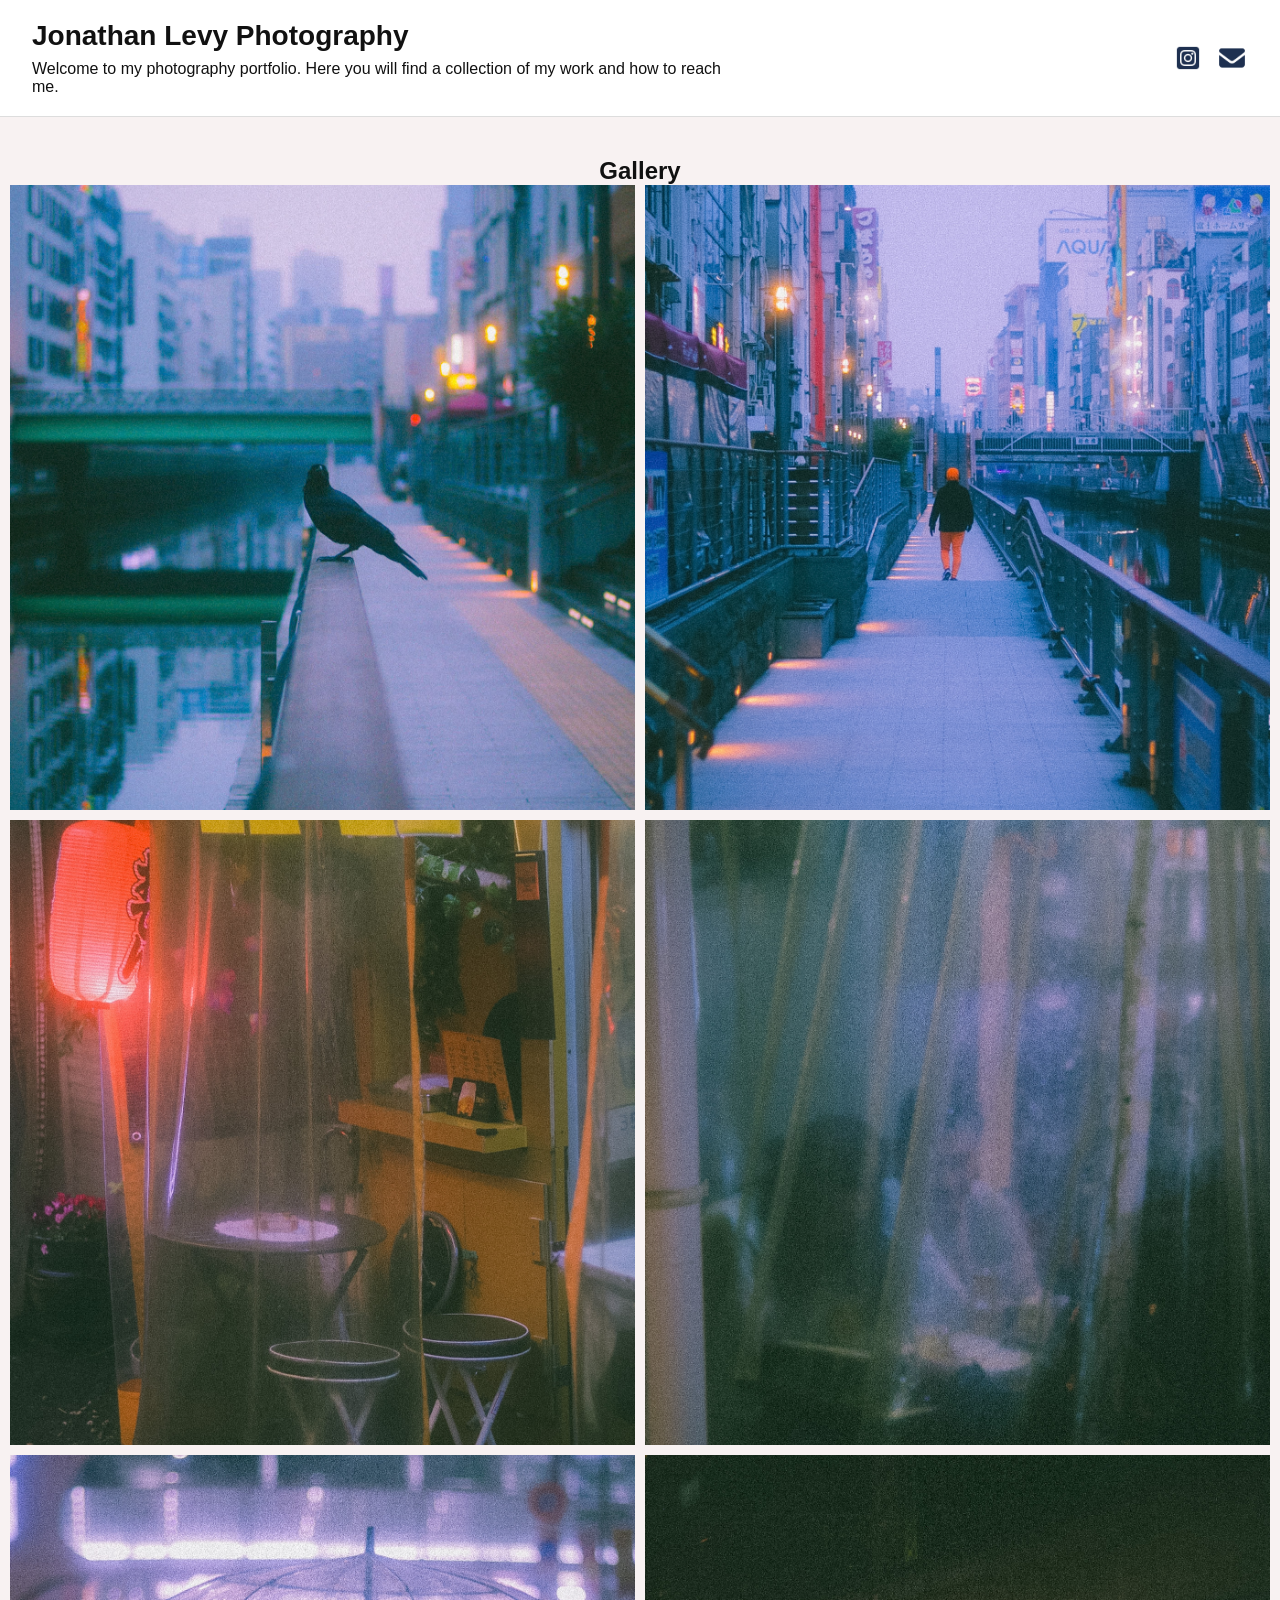
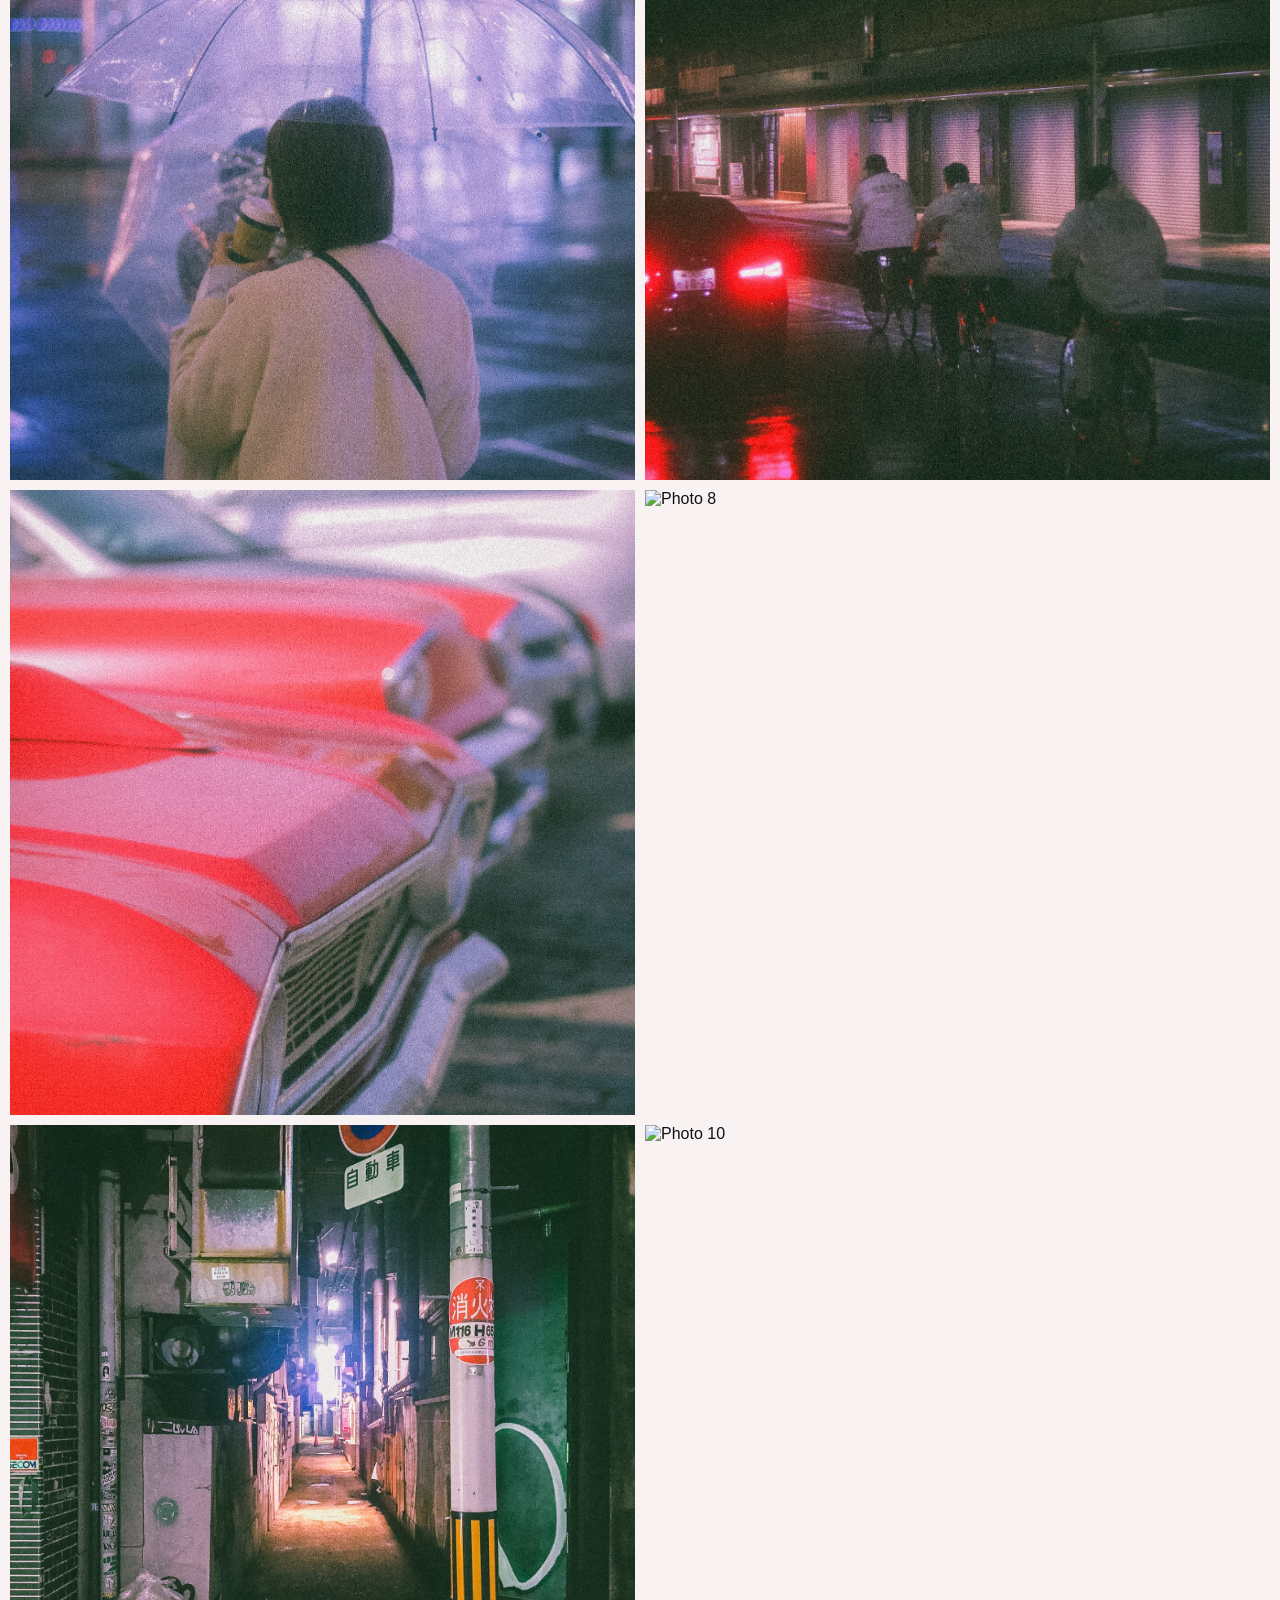
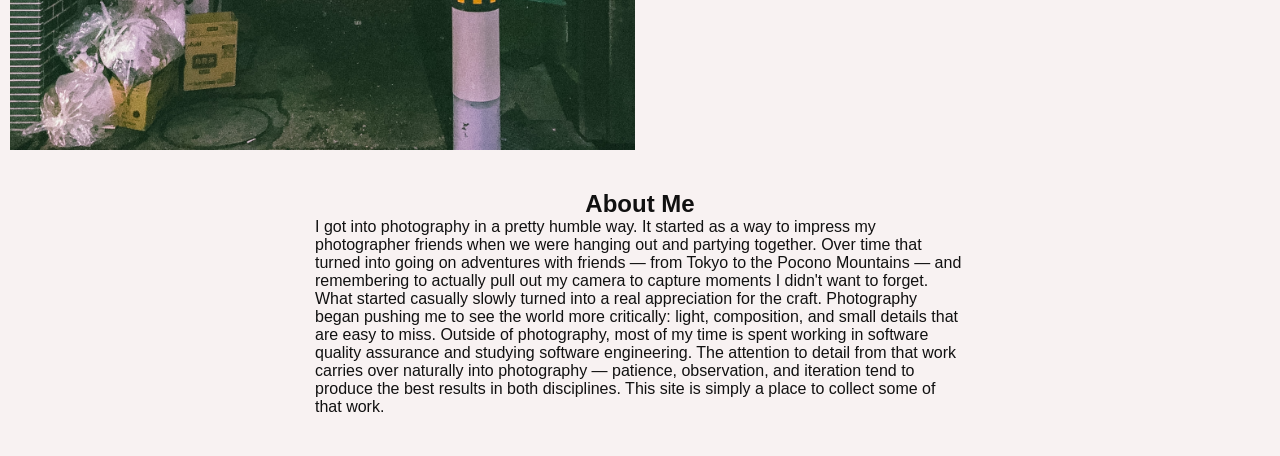
==== index.html @ fea81d15 "Icon Upload" ====
<!--This is the main index.html file for Jonathan Levy's photography website-->
<!DOCTYPE html>
<html lang="en">
<head>
    <meta charset="UTF-8">
    <meta name="viewport" content="width=device-width, initial-scale=1.0">
    <title>Jonathan Levy Photography</title>
    <link rel="stylesheet" href="style.css">
</head>
<body>
    <header><!--Header should be sticky to the top of the page-->

        <div class="header-left"><!-- Logo, Name and Discription go here. -->
            <h1>Jonathan Levy Photography</h1>
            <p class="tagline">
                Welcome to my photography portfolio. Here you will find a collection of my work and how to reach me.
            </p>
        </div>

        <div class="header-right"><!-- Social Media Link Icons go here-->
            <a href="https://www.instagram.com/levyathann/" target="_blank" rel="noopener noreferrer">
                <img class="social-icon" src="images/Icons/instagramIcon.png" alt="Instagram">
            </a>
            <a href="mailto:jonathanllevy17@gmail.com">
                <img class="social-icon" src="images/Icons/emailIcon.png" alt="Email">
            </a>
        </div>
    </header>


    <div id="gallery"><!-- Instagram like scrollable gallery -->
        <h2>Gallery</h2>

        <div class="gallery-grid">
            <img src="images/Photos/photo1.JPG" alt="Photo 1" loading="lazy">
            <img src="images/Photos/photo2.JPG" alt="Photo 2" loading="lazy">
            <img src="images/Photos/photo3.JPG" alt="Photo 3" loading="lazy">
            <img src="images/Photos/photo4.JPG" alt="Photo 4" loading="lazy">
            <img src="images/Photos/photo5.JPG" alt="Photo 5" loading="lazy">
            <img src="images/Photos/photo6.JPG" alt="Photo 6" loading="lazy">
            <img src="images/Photos/photo7.JPG" alt="Photo 7" loading="lazy">
            <img src="images/Photos/photo8.JPG" alt="Photo 8" loading="lazy">
            <img src="images/Photos/photo9.JPG" alt="Photo 9" loading="lazy">
            <img src="images/Photos/photo10.JPG" alt="Photo 10" loading="lazy">
        </div>

    </div>

    <div id="about"><!-- About Me Section -->
        <h2>About Me</h2>
        <p>I got into photography in a pretty humble way. It started as a way to impress my photographer friends when we were hanging out and partying together. Over time that turned into going on adventures with friends — from Tokyo to the Pocono Mountains — and remembering to actually pull out my camera to capture moments I didn't want to forget. What started casually slowly turned into a real appreciation for the craft. Photography began pushing me to see the world more critically: light, composition, and small details that are easy to miss. Outside of photography, most of my time is spent working in software quality assurance and studying software engineering. The attention to detail from that work carries over naturally into photography — patience, observation, and iteration tend to produce the best results in both disciplines. This site is simply a place to collect some of that work.</p>
    </div>
</body>
</html>
---- style.css ----
/* This is the main style.css file for Jonathan Levy's photography website */

/* Global styles */
* {
    margin: 0;
    padding: 0;
    box-sizing: border-box;
}

body {
    margin: 0;
    font-family: Helvetica, Arial, sans-serif;
    background-color: #f8f2f2;
    color: #111111;
}

/*sticky header styles*/
header {
    position: sticky;
    top: 0;
    z-index: 10;
    display: flex;
    justify-content: space-between;
    align-items: center;
    gap: 20px;
    padding: 20px 32px;
    background-color: #ffffff;
    border-bottom: 1px solid #dddddd;
}

.header-left h1 {
    margin: 0;
    font-size: 1.75rem;
}

.tagline {
    margin: 8px 0 0;
    max-width: 700px;
}

.header-right {
    display: flex;
    align-items: center;
    gap: 12px;
}

.social-icon {
    display: block;
    width: 32px;
    height: 32px;
}

/* Gallery and About styles */
/* Center main content sections */
#gallery {
    max-width: none; 
    margin: 40px auto; 
    padding:  0 10px; 
}

#about {
    max-width: 650px; 
    margin: 40px auto; 
    padding: 32x 20px 0; 
}



#gallery h2,
#about h2 {
    margin-bottom: 0;
    text-align: center;
}

.gallery-grid {
    display: grid;
    grid-template-columns: repeat(2, minmax(0, 1fr));
    gap: 10px;
}

.gallery-grid img {
    display: block;
    width: 100%;
    aspect-ratio: 1 / 1;
    object-fit: cover;
    object-position: center;
}
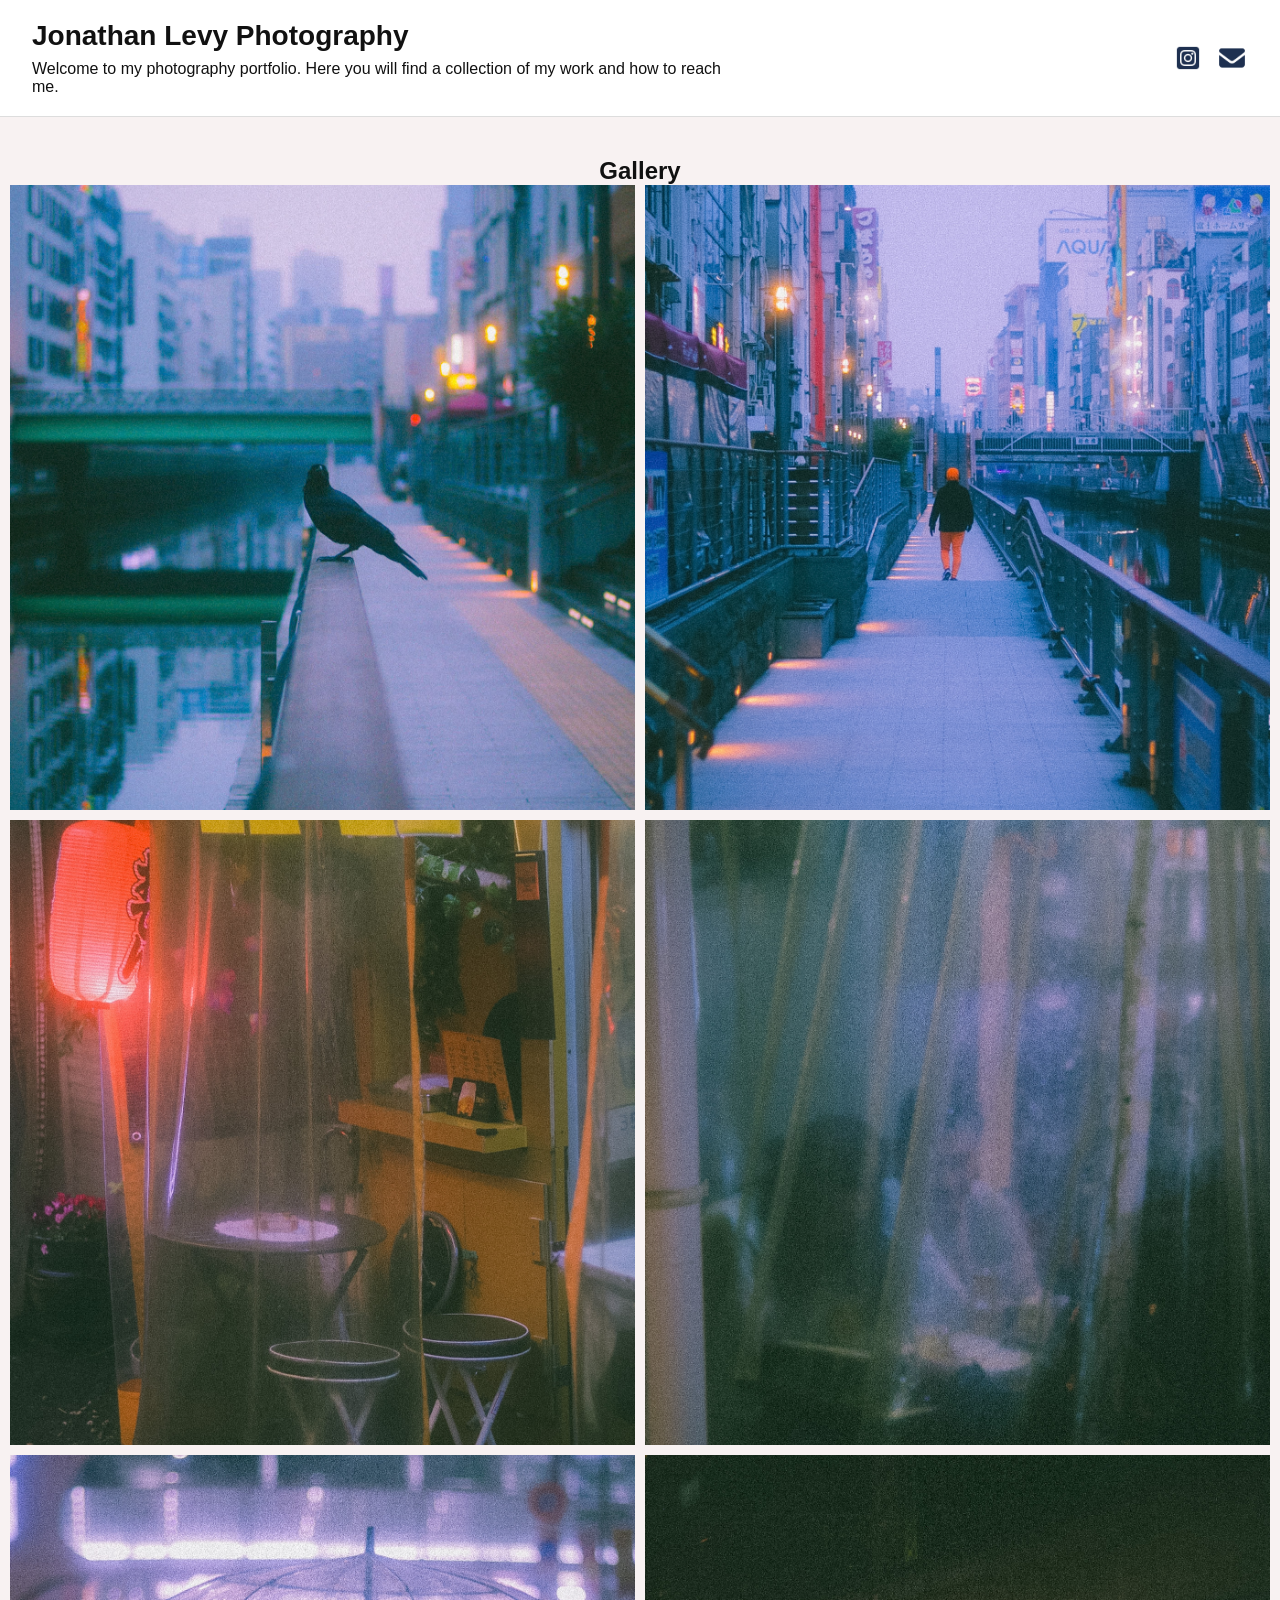
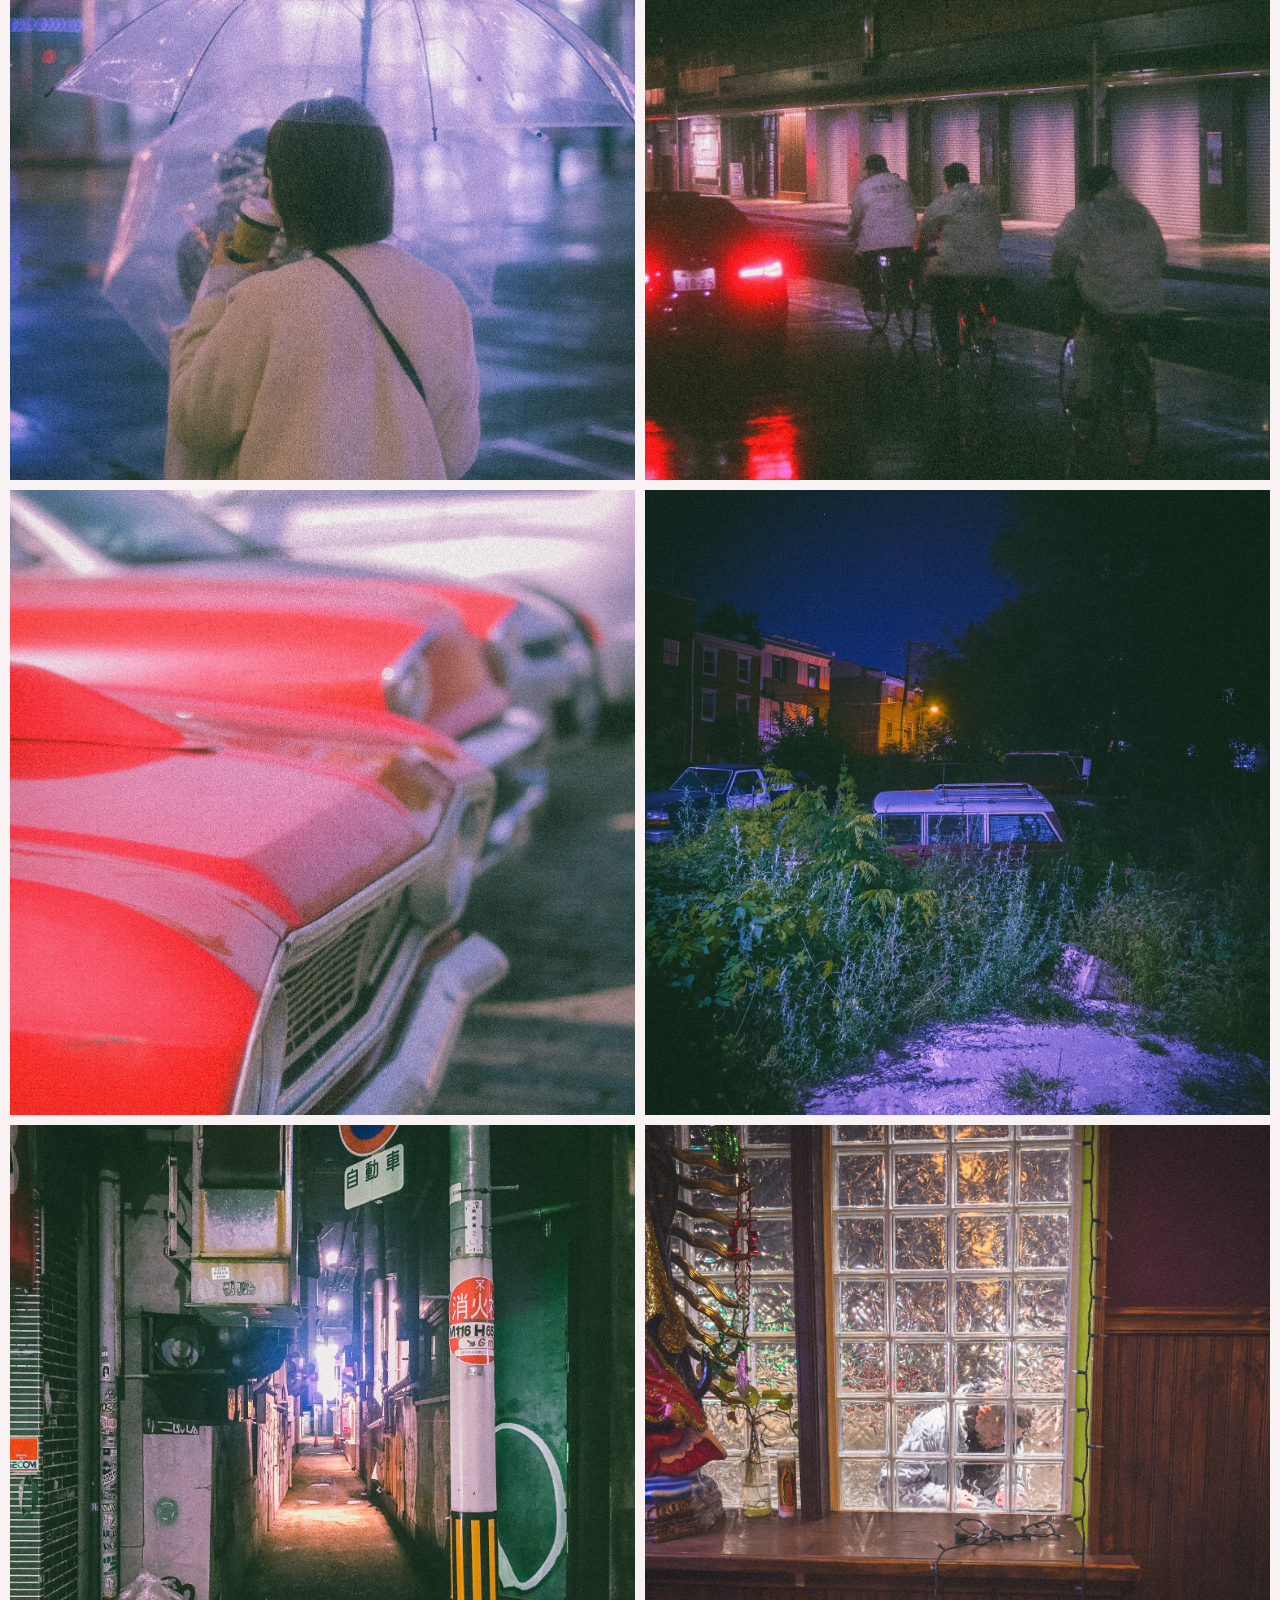
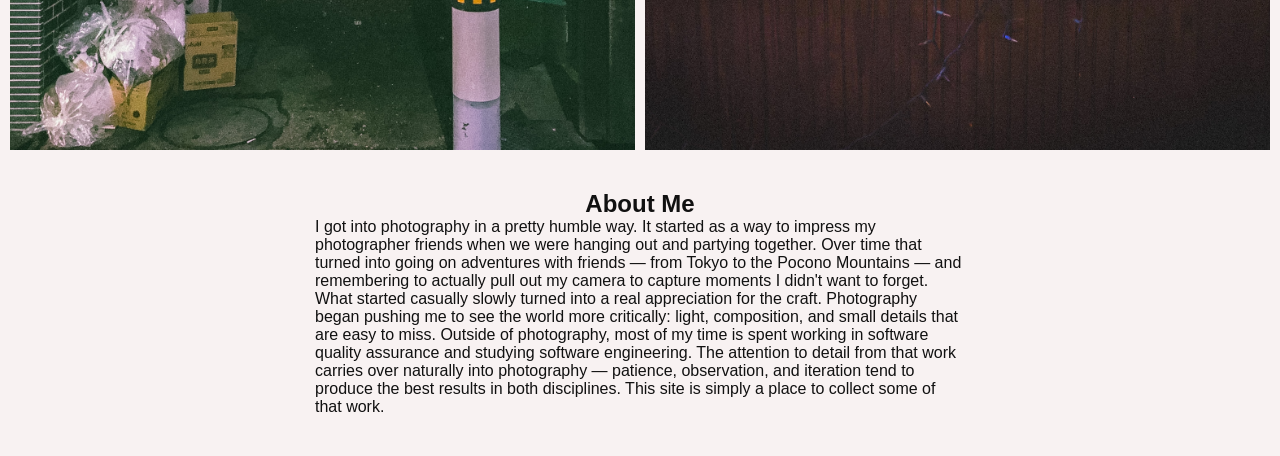
==== commit 747bbc36: "Removed Comments" ====
--- a/index.html
+++ b/index.html
@@ -8,16 +8,16 @@
     <link rel="stylesheet" href="style.css">
 </head>
 <body>
-    <header><!--Header should be sticky to the top of the page-->
+    <header>
 
-        <div class="header-left"><!-- Logo, Name and Discription go here. -->
+        <div class="header-left">
             <h1>Jonathan Levy Photography</h1>
             <p class="tagline">
                 Welcome to my photography portfolio. Here you will find a collection of my work and how to reach me.
             </p>
         </div>
 
-        <div class="header-right"><!-- Social Media Link Icons go here-->
+        <div class="header-right">
             <a href="https://www.instagram.com/levyathann/" target="_blank" rel="noopener noreferrer">
                 <img class="social-icon" src="images/Icons/instagramIcon.png" alt="Instagram">
             </a>
@@ -28,7 +28,7 @@
     </header>
 
 
-    <div id="gallery"><!-- Instagram like scrollable gallery -->
+    <div id="gallery">
         <h2>Gallery</h2>
 
         <div class="gallery-grid">
@@ -46,7 +46,7 @@
 
     </div>
 
-    <div id="about"><!-- About Me Section -->
+    <div id="about">
         <h2>About Me</h2>
         <p>I got into photography in a pretty humble way. It started as a way to impress my photographer friends when we were hanging out and partying together. Over time that turned into going on adventures with friends — from Tokyo to the Pocono Mountains — and remembering to actually pull out my camera to capture moments I didn't want to forget. What started casually slowly turned into a real appreciation for the craft. Photography began pushing me to see the world more critically: light, composition, and small details that are easy to miss. Outside of photography, most of my time is spent working in software quality assurance and studying software engineering. The attention to detail from that work carries over naturally into photography — patience, observation, and iteration tend to produce the best results in both disciplines. This site is simply a place to collect some of that work.</p>
     </div>
--- a/style.css
+++ b/style.css
@@ -1,6 +1,5 @@
 /* This is the main style.css file for Jonathan Levy's photography website */
 
-/* Global styles */
 * {
     margin: 0;
     padding: 0;
@@ -14,7 +13,6 @@
     color: #111111;
 }
 
-/*sticky header styles*/
 header {
     position: sticky;
     top: 0;
@@ -50,8 +48,6 @@
     height: 32px;
 }
 
-/* Gallery and About styles */
-/* Center main content sections */
 #gallery {
     max-width: none; 
     margin: 40px auto; 
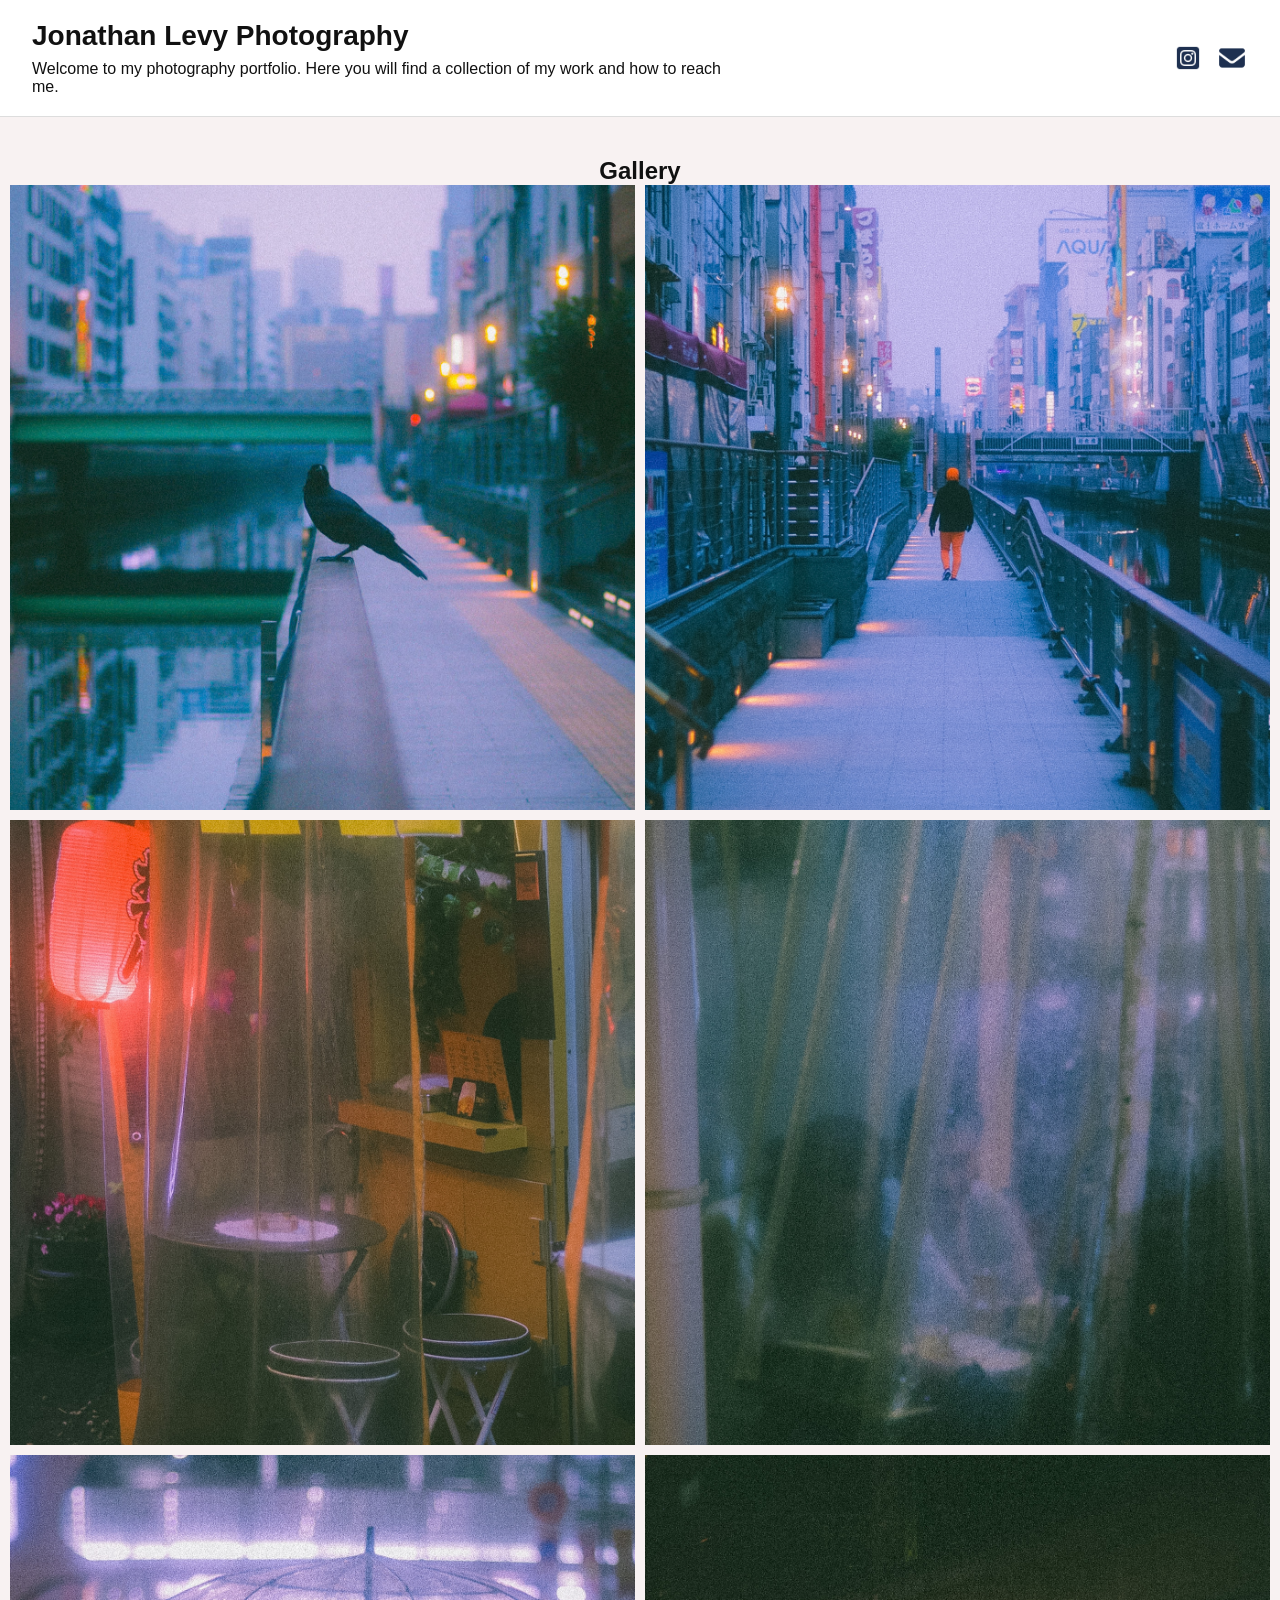
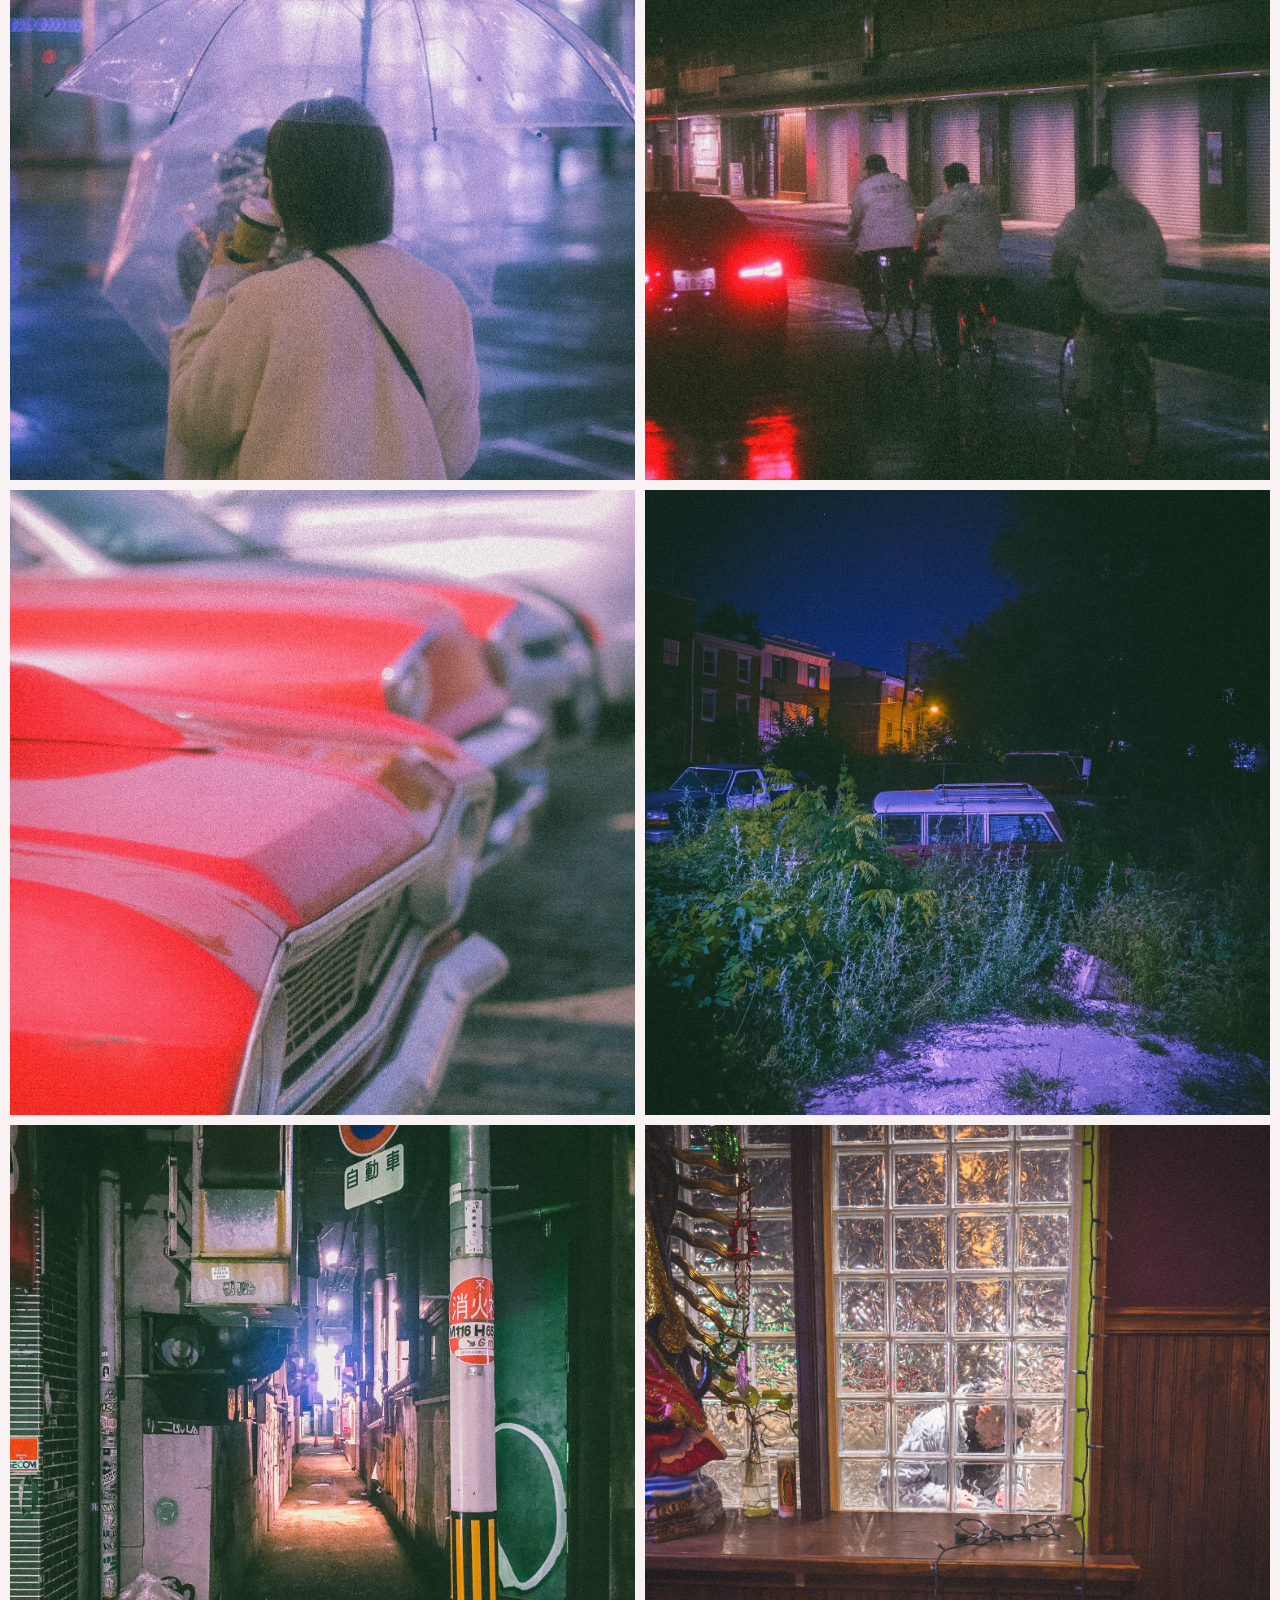
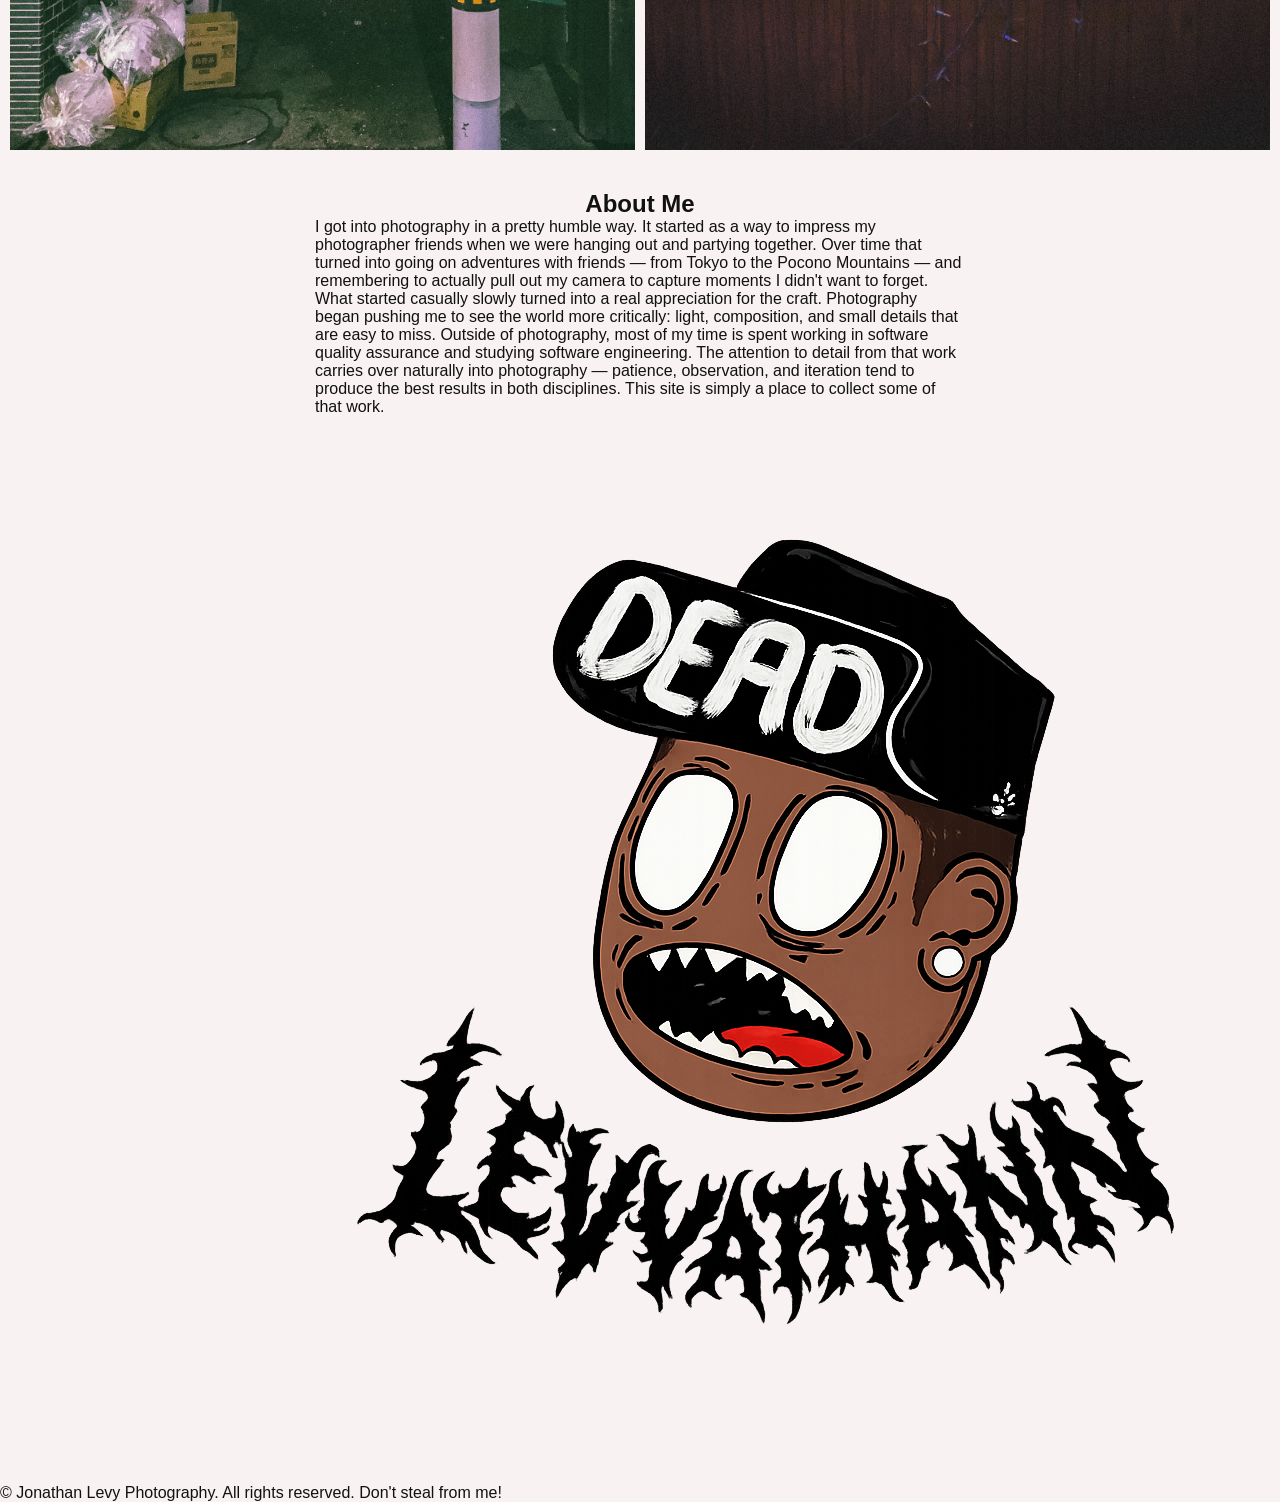
==== commit c1a176aa: "Added Logo and Footer" ====
--- a/index.html
+++ b/index.html
@@ -50,5 +50,12 @@
         <h2>About Me</h2>
         <p>I got into photography in a pretty humble way. It started as a way to impress my photographer friends when we were hanging out and partying together. Over time that turned into going on adventures with friends — from Tokyo to the Pocono Mountains — and remembering to actually pull out my camera to capture moments I didn't want to forget. What started casually slowly turned into a real appreciation for the craft. Photography began pushing me to see the world more critically: light, composition, and small details that are easy to miss. Outside of photography, most of my time is spent working in software quality assurance and studying software engineering. The attention to detail from that work carries over naturally into photography — patience, observation, and iteration tend to produce the best results in both disciplines. This site is simply a place to collect some of that work.</p>
     </div>
+
+    <div id="logo">
+        <img src="images/myLogo.svg" alt="Logo">
+    </div>
+    <footer>
+        <p>&copy; Jonathan Levy Photography. All rights reserved. Don't steal from me!</p>
+    </footer>
 </body>
 </html>
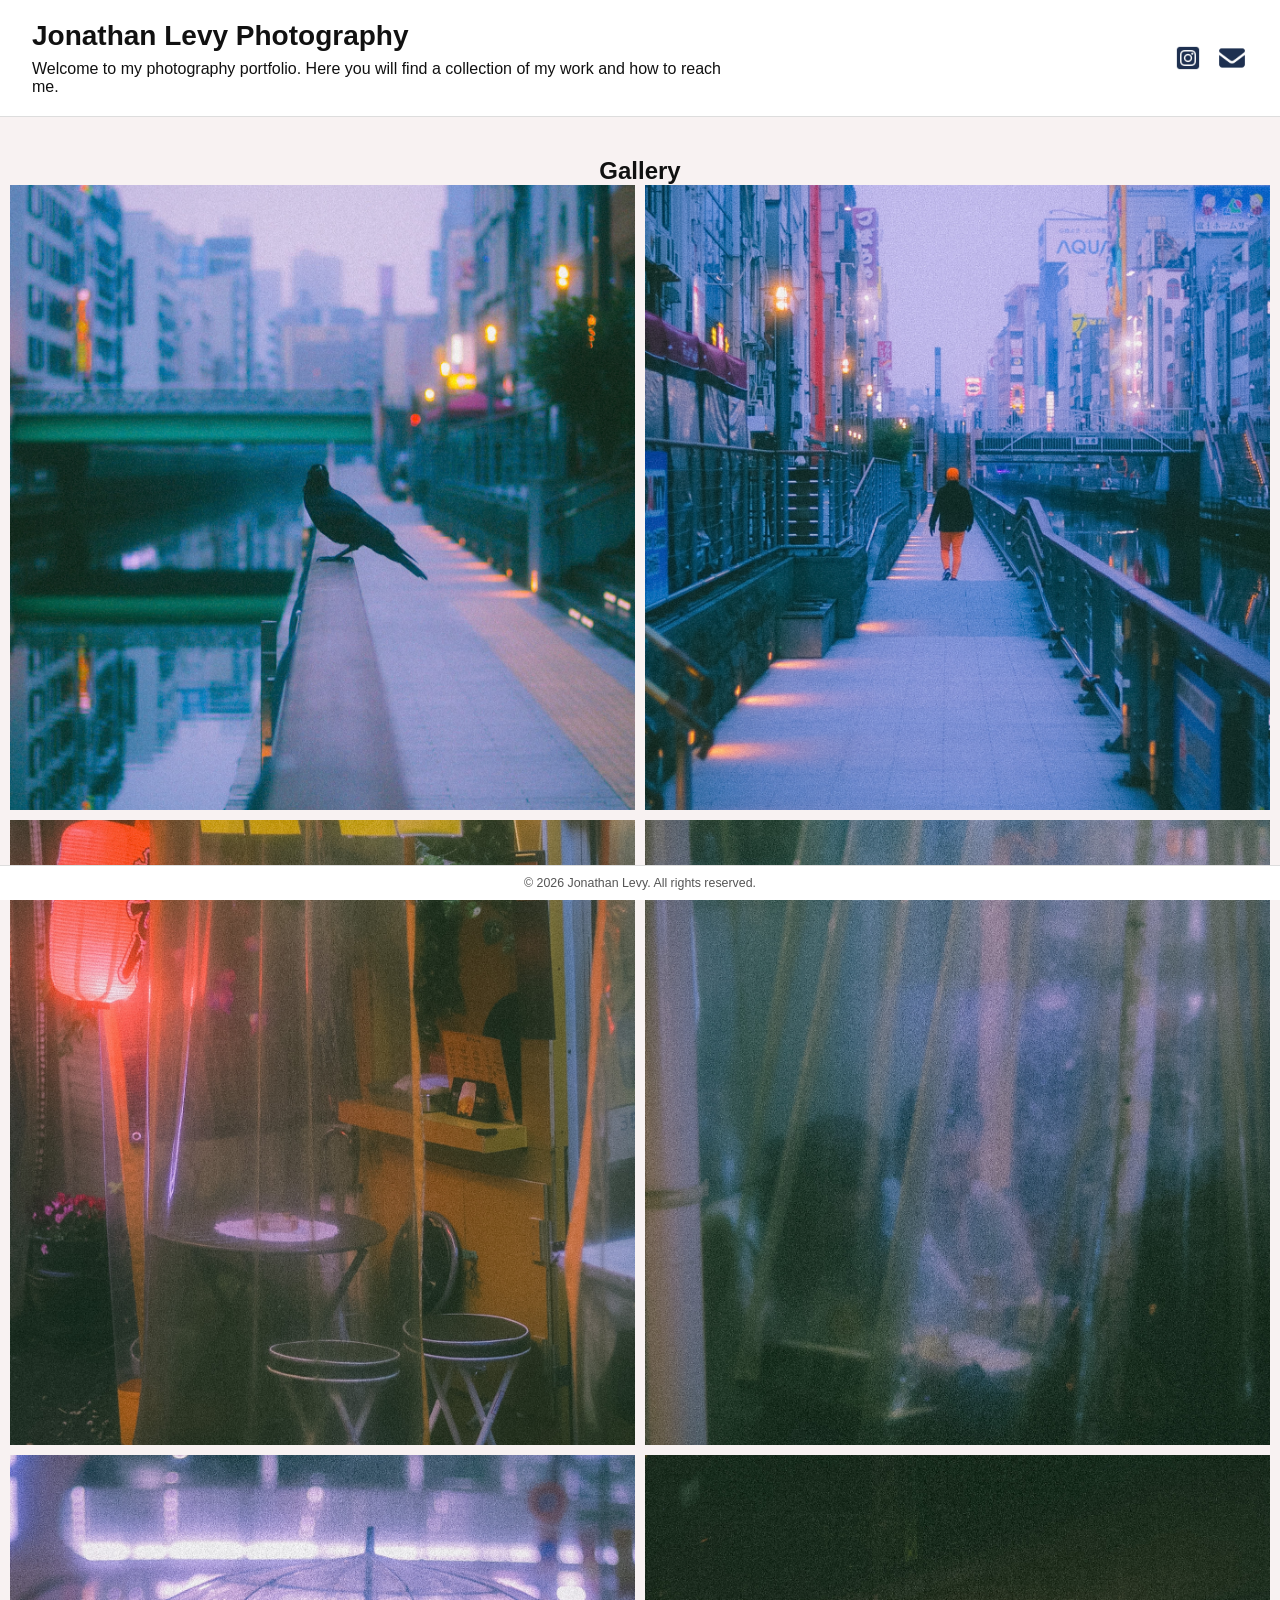
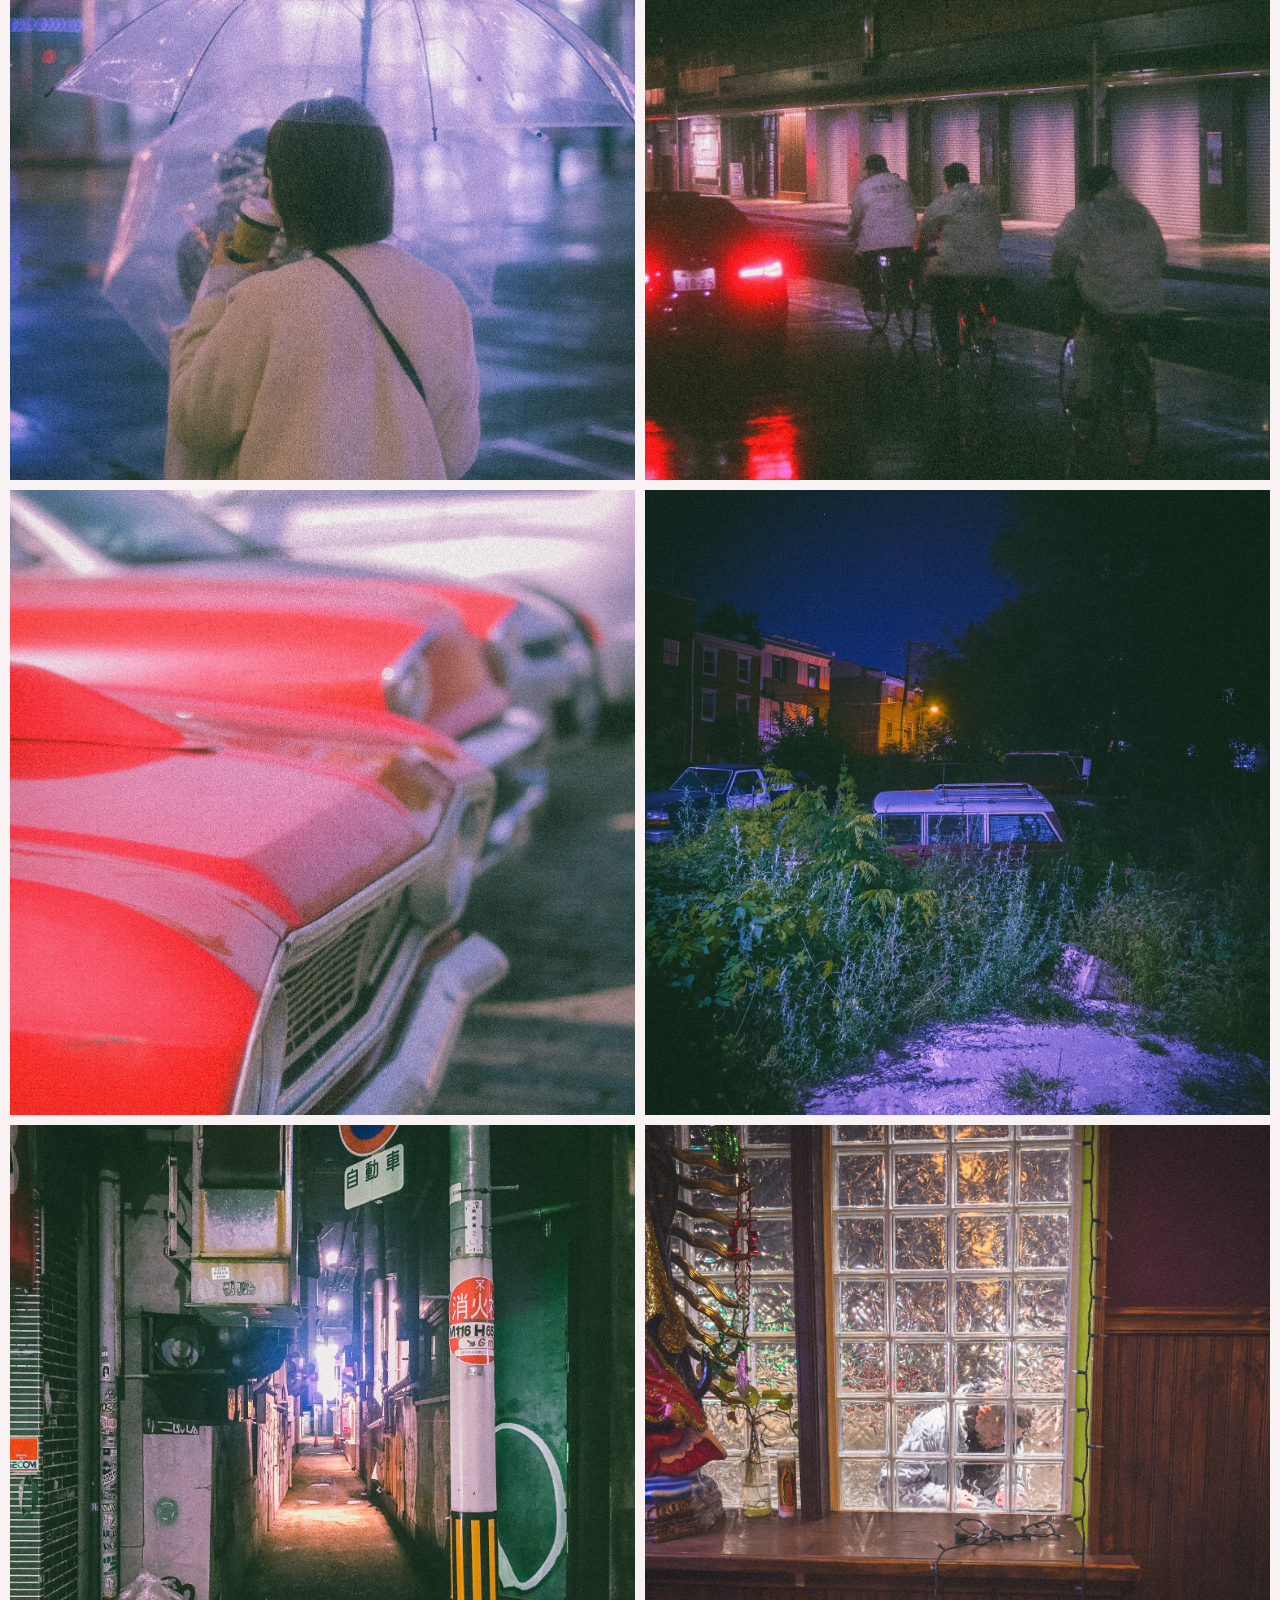
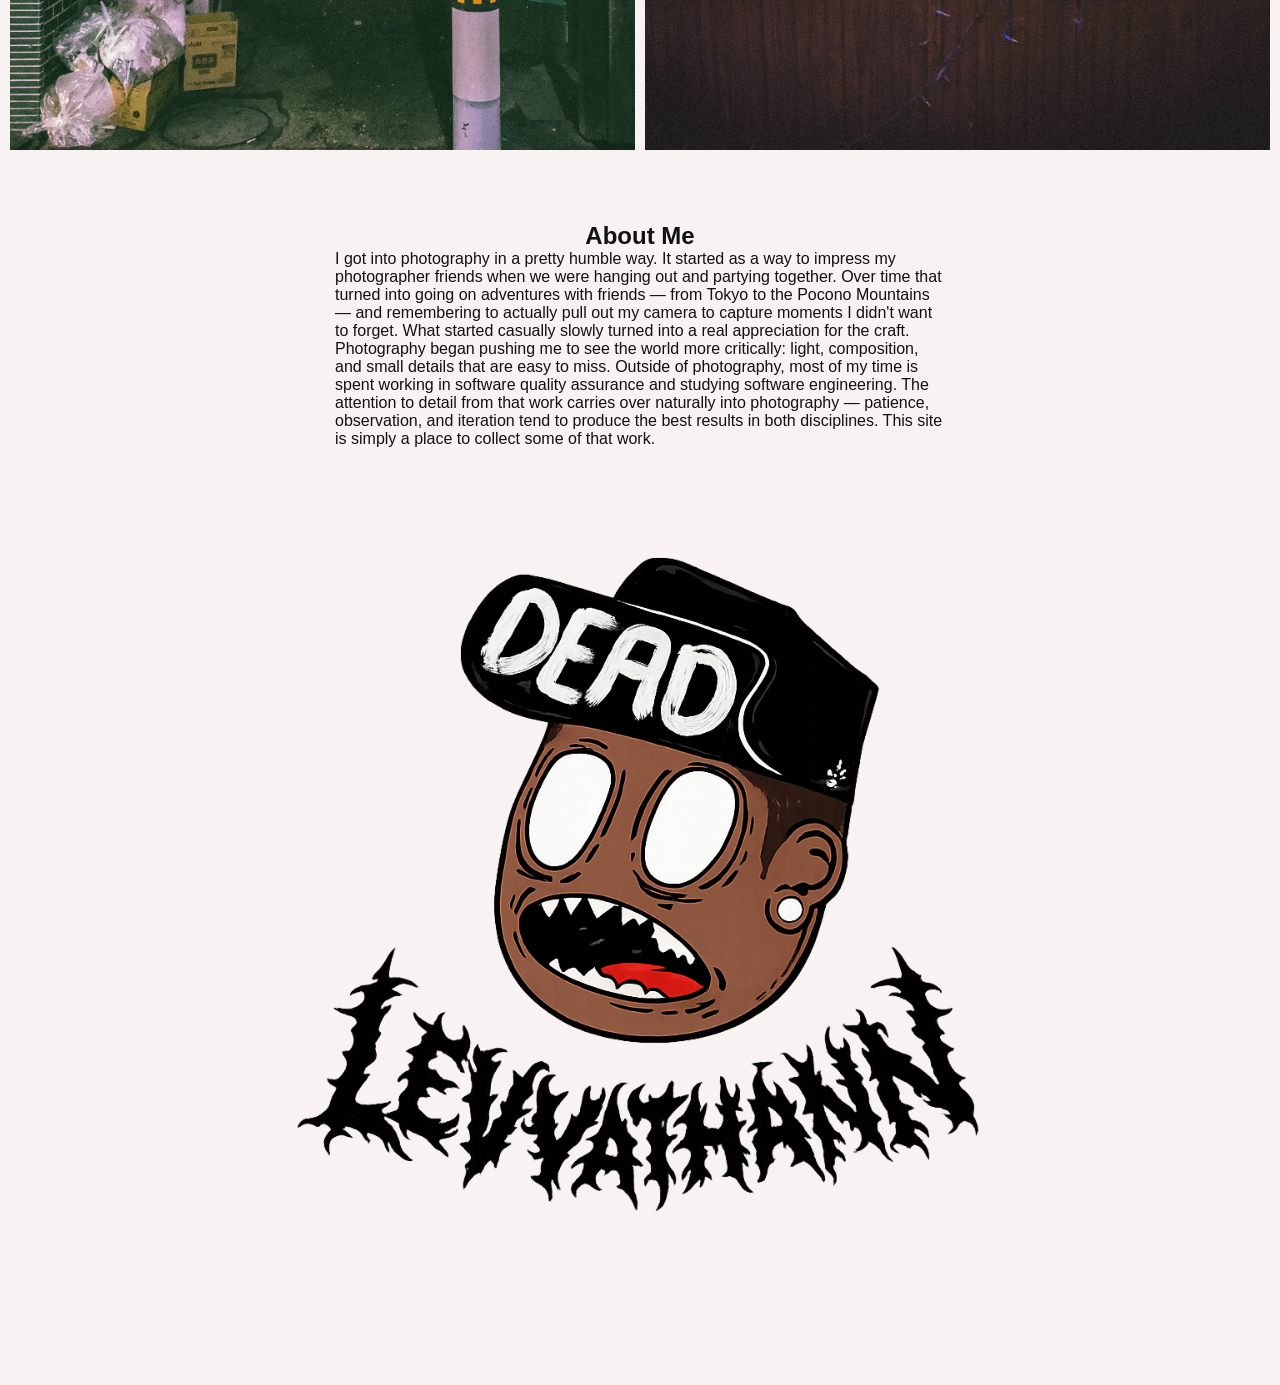
==== commit 0ba3346d: "Logo update" ====
--- a/index.html
+++ b/index.html
@@ -55,7 +55,7 @@
         <img src="images/myLogo.svg" alt="Logo">
     </div>
     <footer>
-        <p>&copy; Jonathan Levy Photography. All rights reserved. Don't steal from me!</p>
+        <p>&copy; 2026 Jonathan Levy. All rights reserved.</p>
     </footer>
 </body>
 </html>
--- a/style.css
+++ b/style.css
@@ -57,10 +57,8 @@
 #about {
     max-width: 650px; 
     margin: 40px auto; 
-    padding: 32x 20px 0; 
+    padding: 32px 20px 0; 
 }
-
-
 
 #gallery h2,
 #about h2 {
@@ -80,4 +78,35 @@
     aspect-ratio: 1 / 1;
     object-fit: cover;
     object-position: center;
-}+}
+
+#logo {
+    text-align: center;
+    margin: 40px 0;
+}   
+
+#logo img {
+    max-width: 100%;
+    height: auto;
+}
+
+footer {
+    box-sizing: border-box;
+    position: fixed;
+    bottom: 0;
+    left: 0;
+    right: 0;
+    width: 100%;
+    text-align: center;
+    z-index: 9;
+    gap: 20px;
+    padding: 10px 20px;
+    background-color: #ffffff;
+    border-top: 1px solid #dddddd;
+    margin: 0;
+}
+
+footer p {
+    font-size: 0.775rem;
+    color: #555555;
+}   
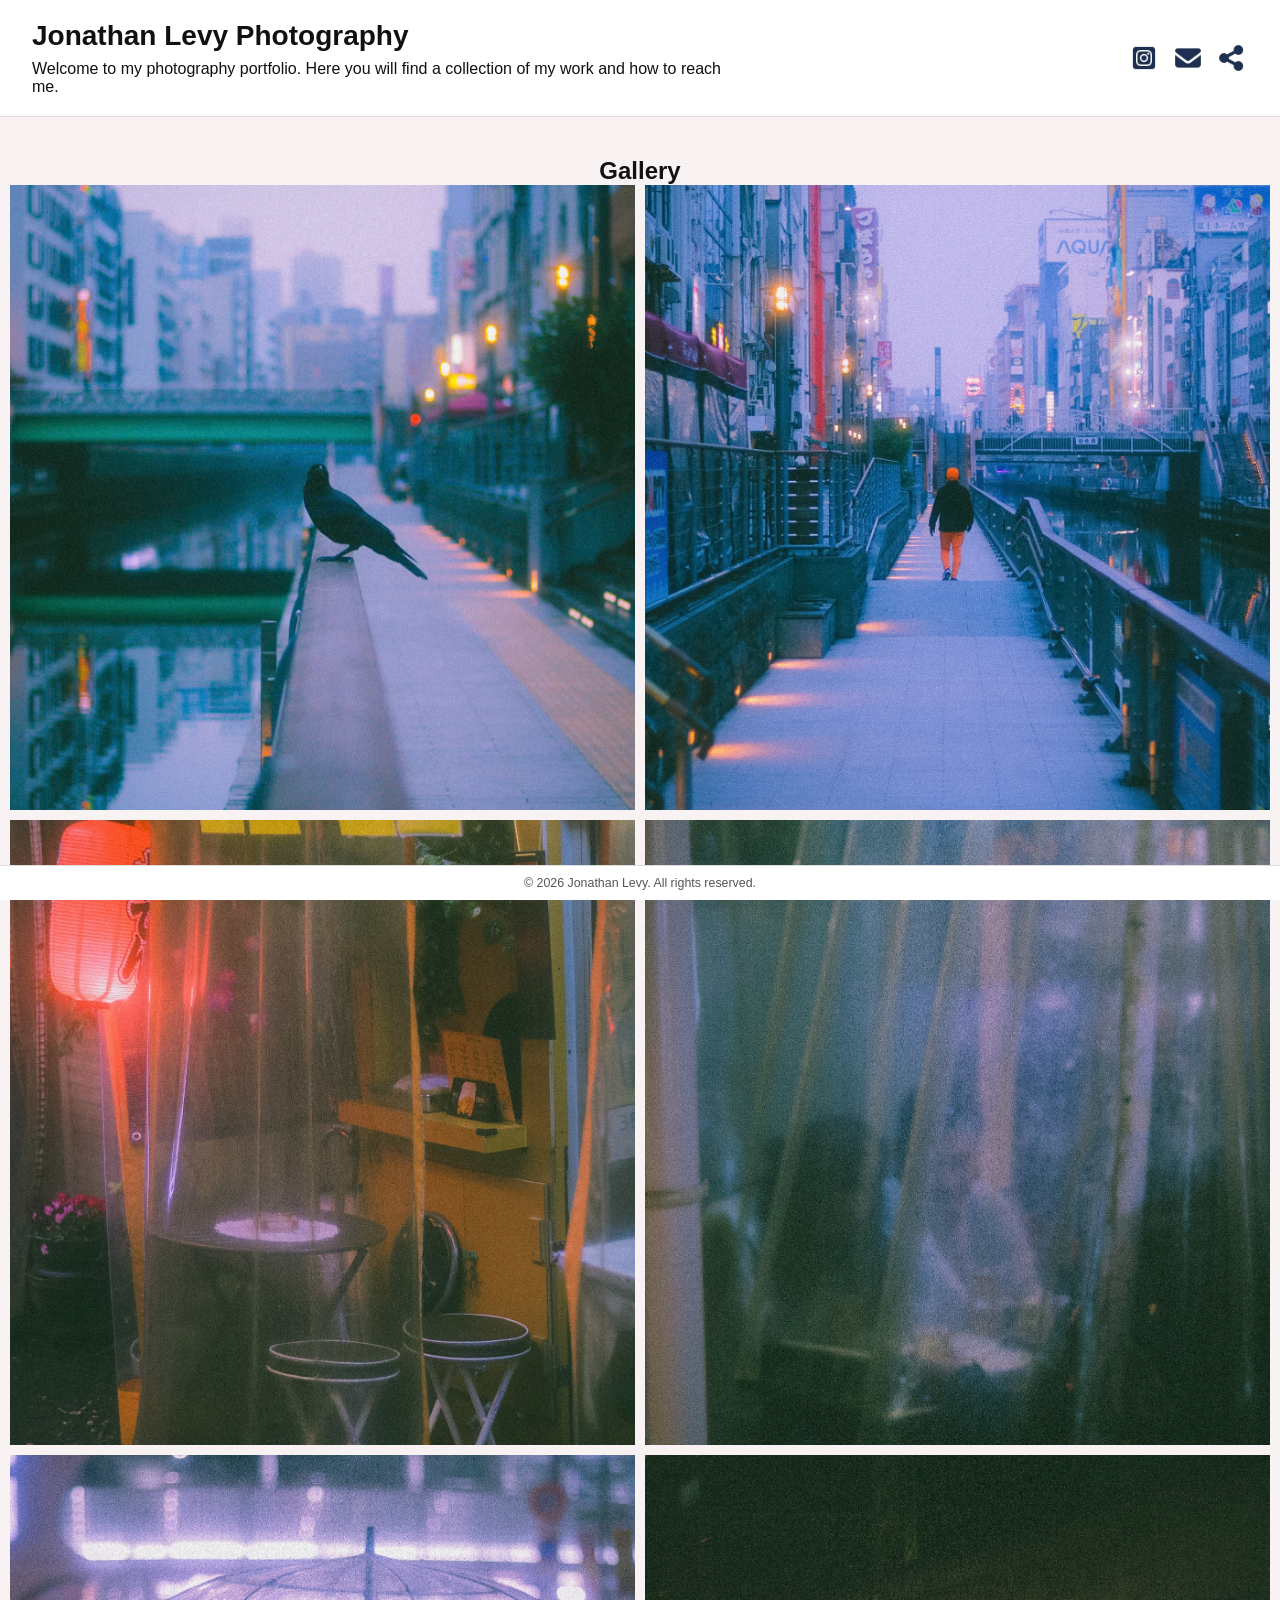
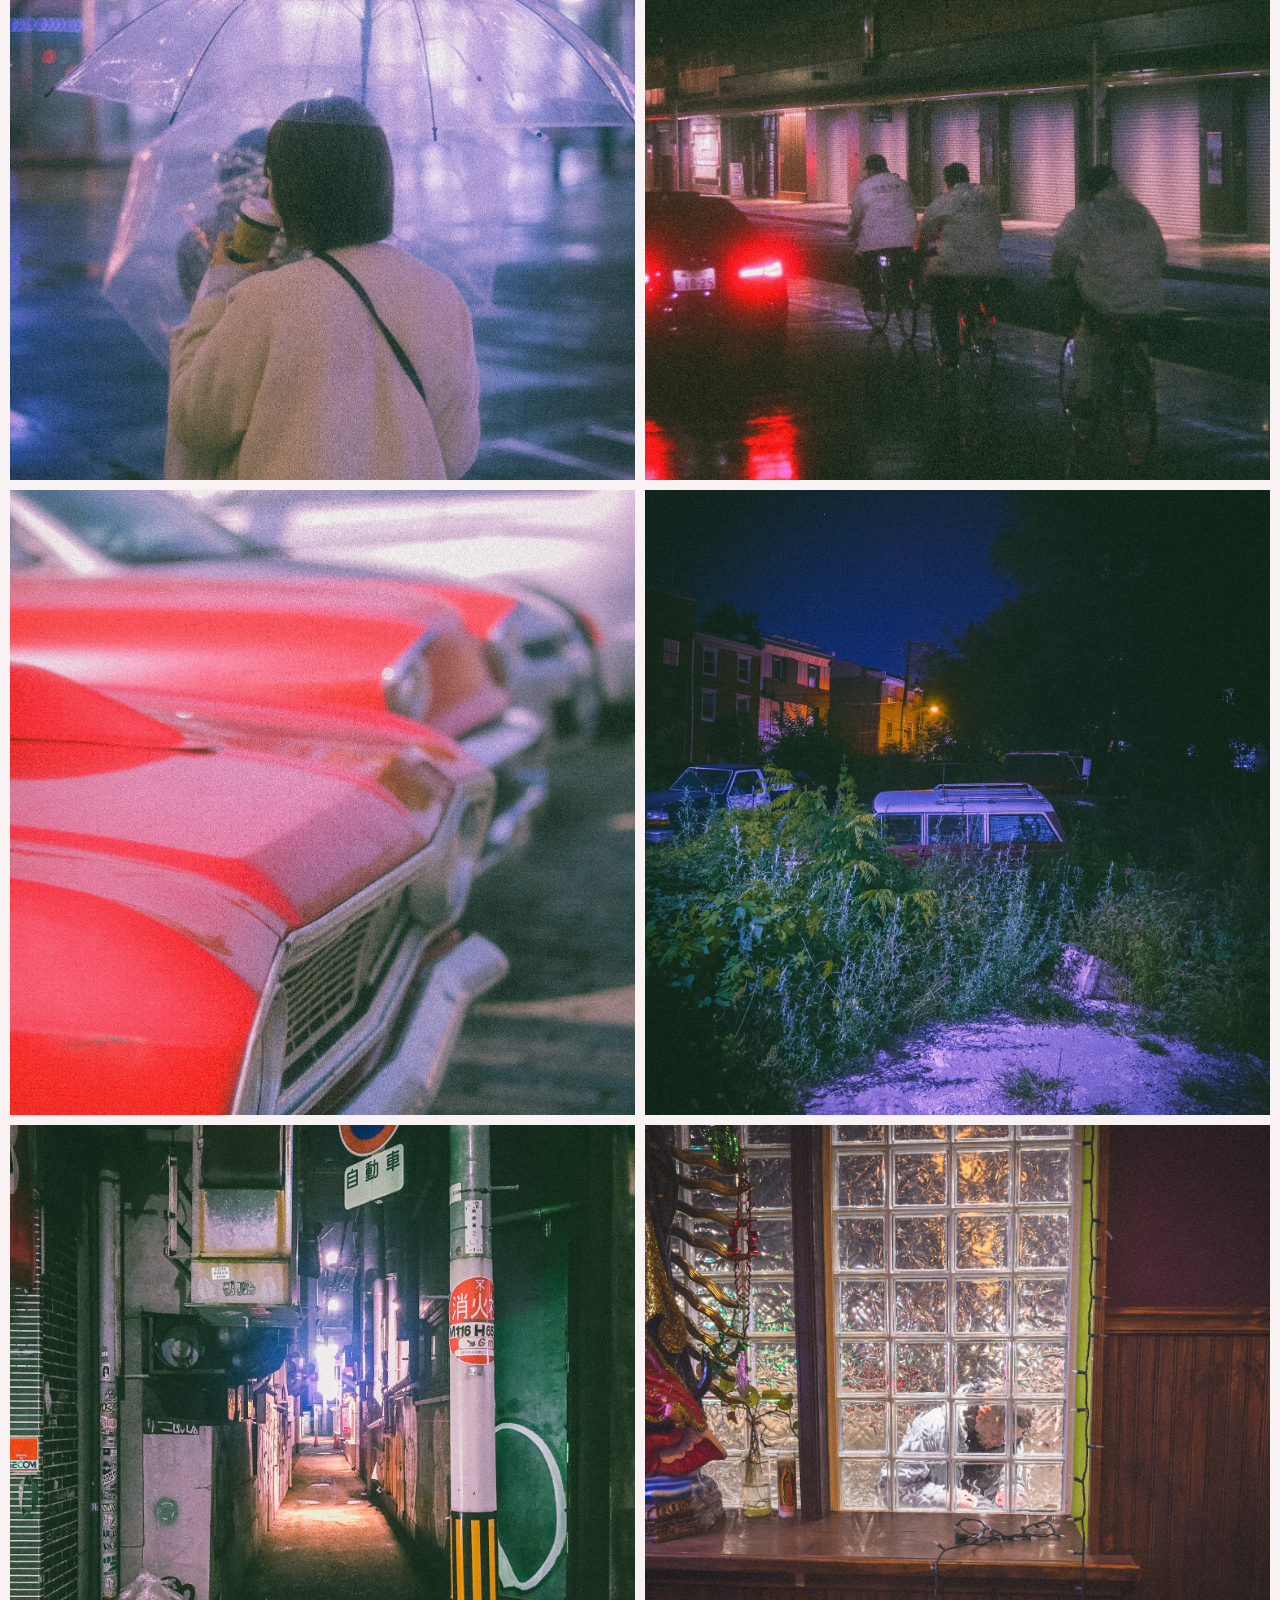
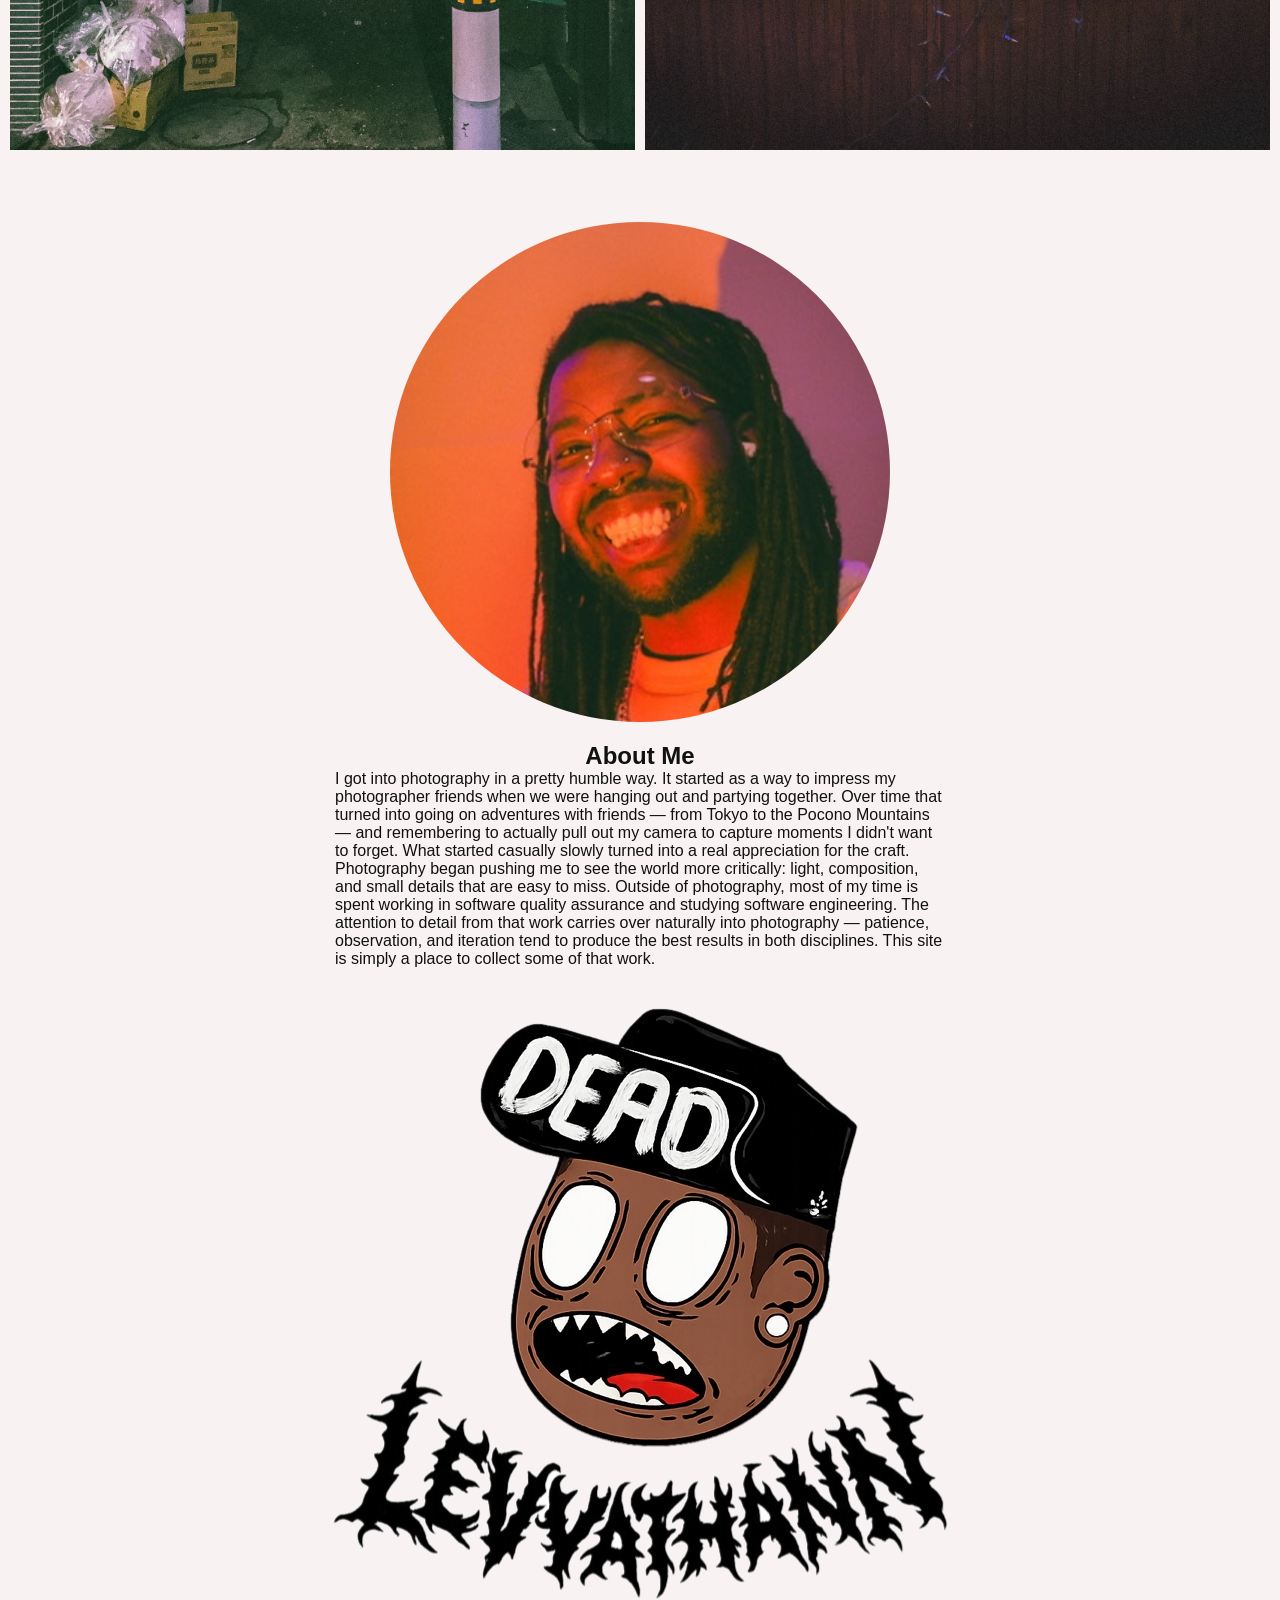
==== commit d4f619fe: "Added Profile Pic and Share Button" ====
--- a/index.html
+++ b/index.html
@@ -24,6 +24,7 @@
             <a href="mailto:jonathanllevy17@gmail.com">
                 <img class="social-icon" src="images/Icons/emailIcon.png" alt="Email">
             </a>
+            <img class="social-icon" src="images/Icons/shareIcon.png" alt="Share">
         </div>
     </header>
 
@@ -47,6 +48,7 @@
     </div>
 
     <div id="about">
+        <img class="profile-pic" src="images/Photos/profilePic.jpeg" alt="Profile Picture">
         <h2>About Me</h2>
         <p>I got into photography in a pretty humble way. It started as a way to impress my photographer friends when we were hanging out and partying together. Over time that turned into going on adventures with friends — from Tokyo to the Pocono Mountains — and remembering to actually pull out my camera to capture moments I didn't want to forget. What started casually slowly turned into a real appreciation for the craft. Photography began pushing me to see the world more critically: light, composition, and small details that are easy to miss. Outside of photography, most of my time is spent working in software quality assurance and studying software engineering. The attention to detail from that work carries over naturally into photography — patience, observation, and iteration tend to produce the best results in both disciplines. This site is simply a place to collect some of that work.</p>
     </div>
--- a/style.css
+++ b/style.css
@@ -80,13 +80,23 @@
     object-position: center;
 }
 
+.profile-pic {
+    display: block;
+    width: 500px;
+    height: 500px;
+    border-radius: 50%;
+    object-fit: cover;
+    object-position: center;
+    margin: 0 auto 20px; 
+}   
+
 #logo {
     text-align: center;
     margin: 40px 0;
 }   
 
 #logo img {
-    max-width: 100%;
+    max-width: 90%;
     height: auto;
 }
 
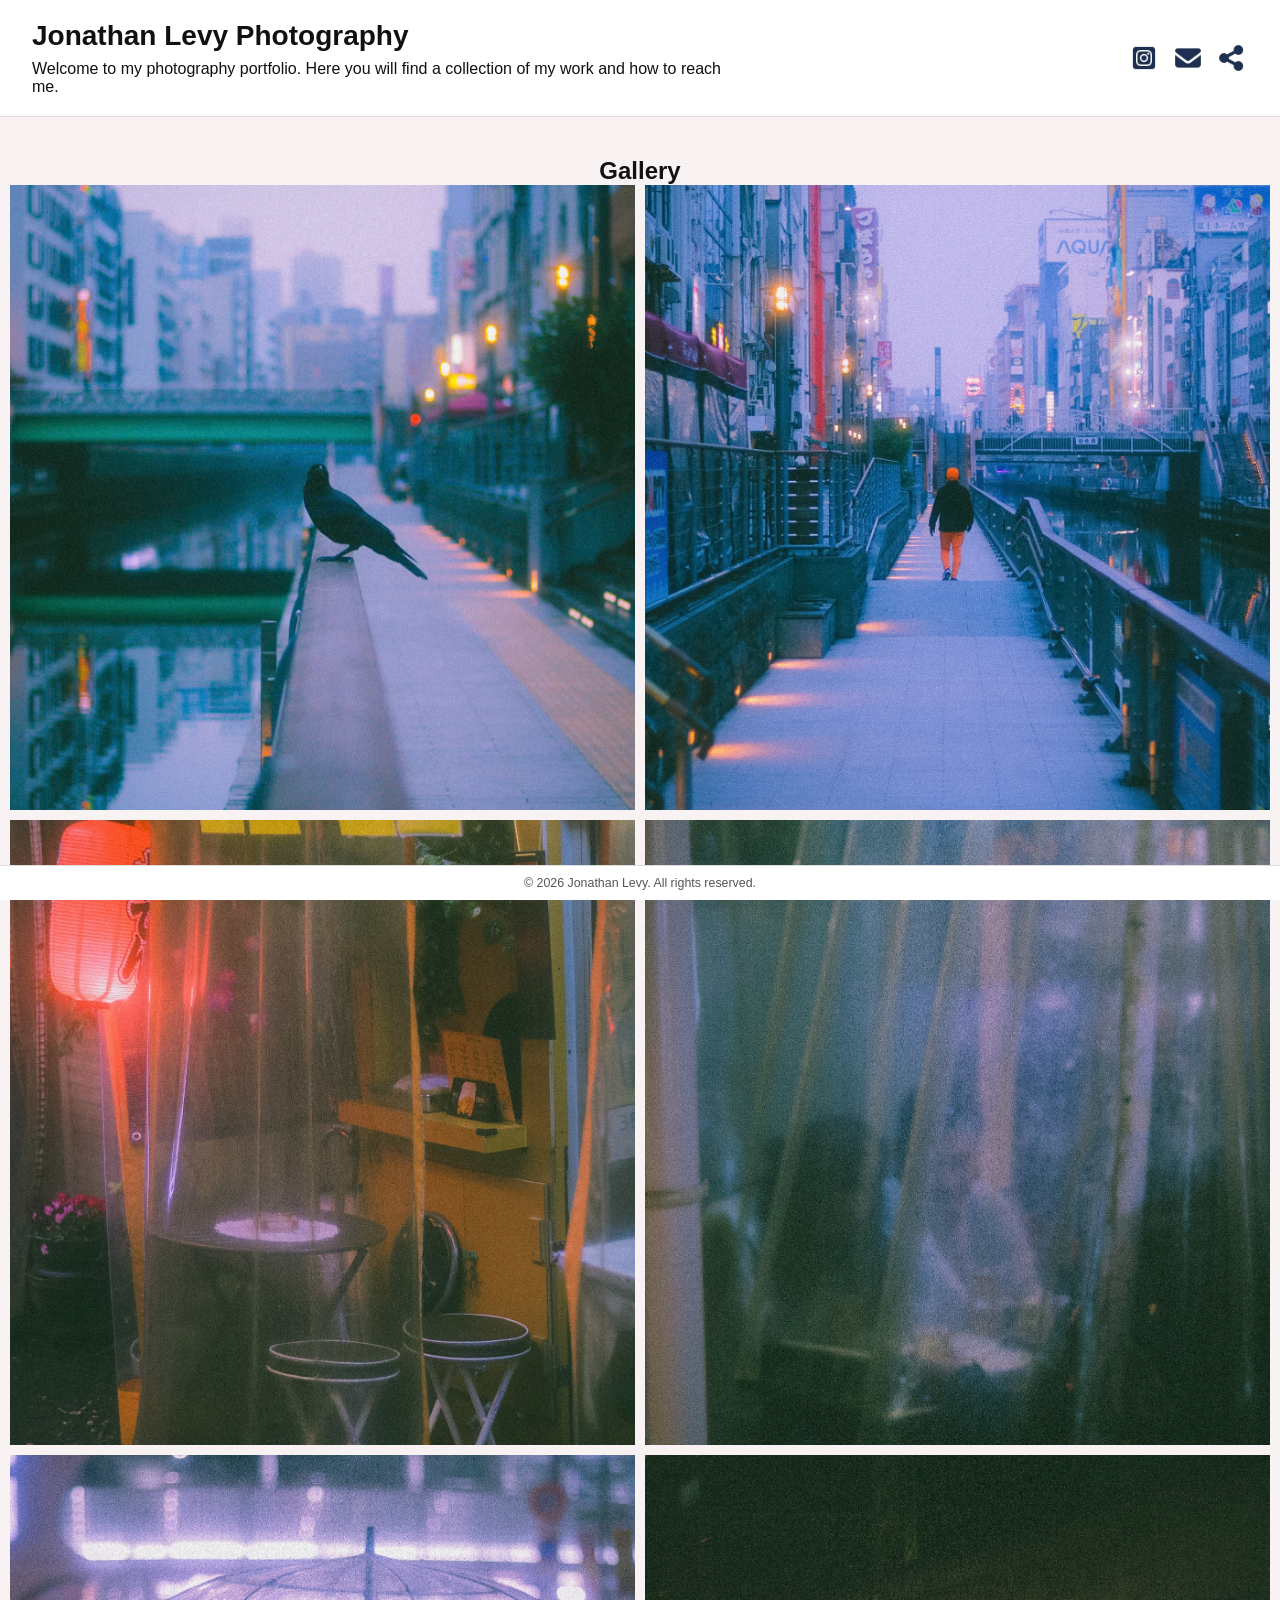
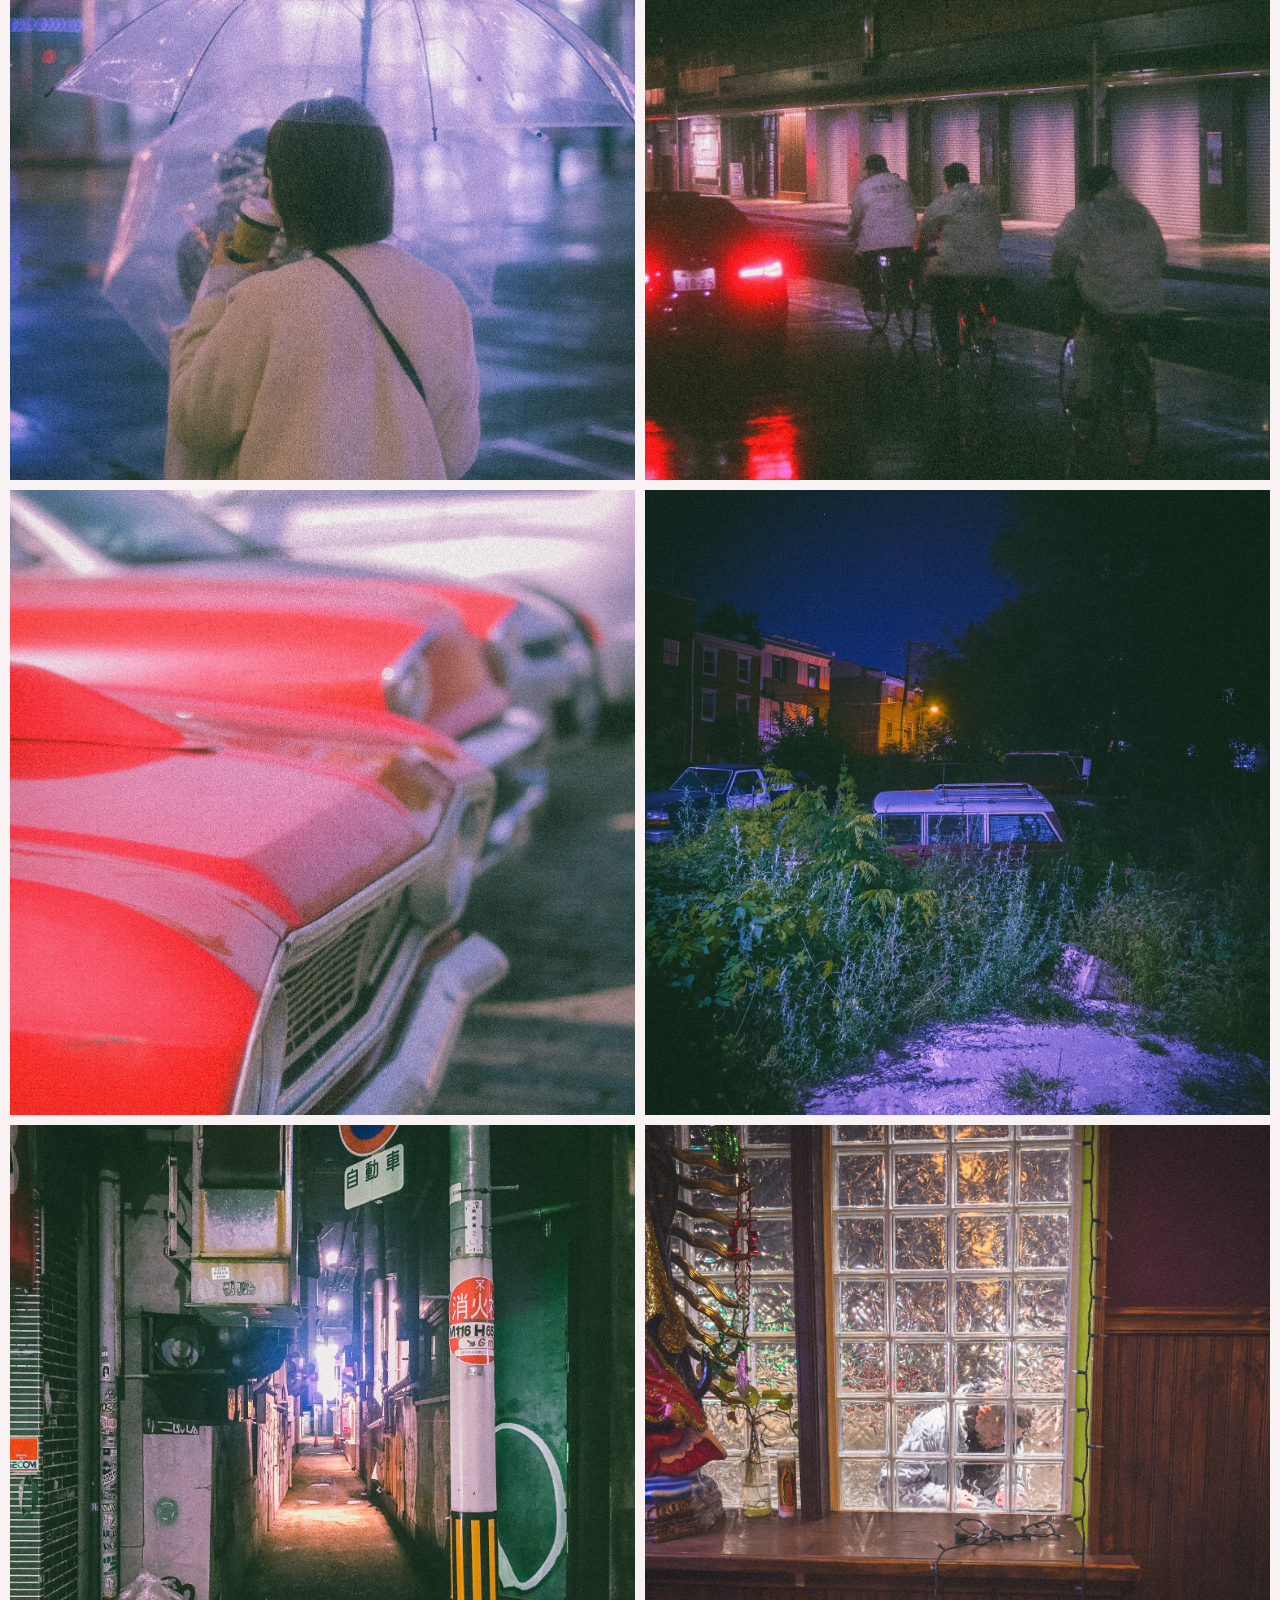
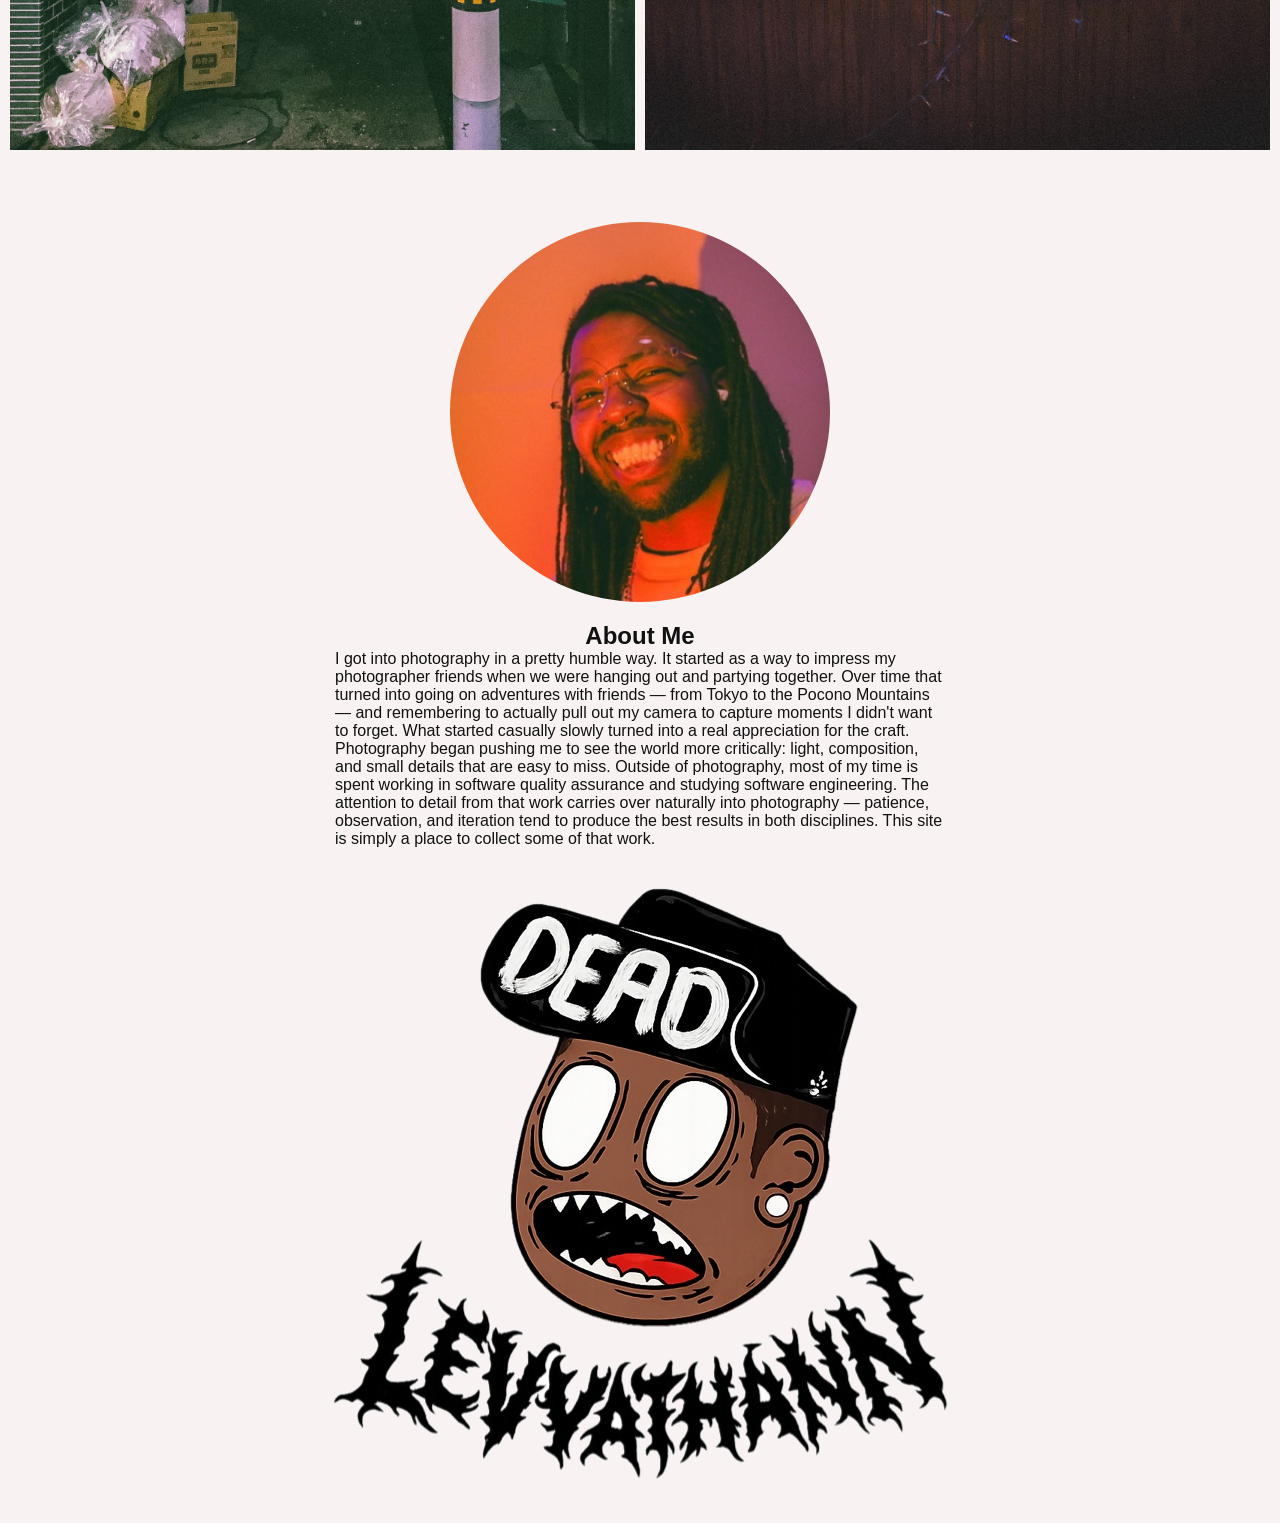
==== commit da550e4e: "Share Button Functionality" ====
--- a/index.html
+++ b/index.html
@@ -6,6 +6,7 @@
     <meta name="viewport" content="width=device-width, initial-scale=1.0">
     <title>Jonathan Levy Photography</title>
     <link rel="stylesheet" href="style.css">
+    <script src="script.js" defer></script>
 </head>
 <body>
     <header>
@@ -24,7 +25,7 @@
             <a href="mailto:jonathanllevy17@gmail.com">
                 <img class="social-icon" src="images/Icons/emailIcon.png" alt="Email">
             </a>
-            <img class="social-icon" src="images/Icons/shareIcon.png" alt="Share">
+            <img id="shareButton" class="social-icon" src="images/Icons/shareIcon.png" alt="Share">
         </div>
     </header>
 
--- a/style.css
+++ b/style.css
@@ -4,6 +4,10 @@
     margin: 0;
     padding: 0;
     box-sizing: border-box;
+}
+
+html {
+    scroll-behavior: smooth;
 }
 
 body {
@@ -82,13 +86,13 @@
 
 .profile-pic {
     display: block;
-    width: 500px;
-    height: 500px;
+    width: min(380px, 90%);
+    aspect-ratio: 1 / 1;
     border-radius: 50%;
     object-fit: cover;
     object-position: center;
-    margin: 0 auto 20px; 
-}   
+    margin: 0 auto 20px;
+}
 
 #logo {
     text-align: center;
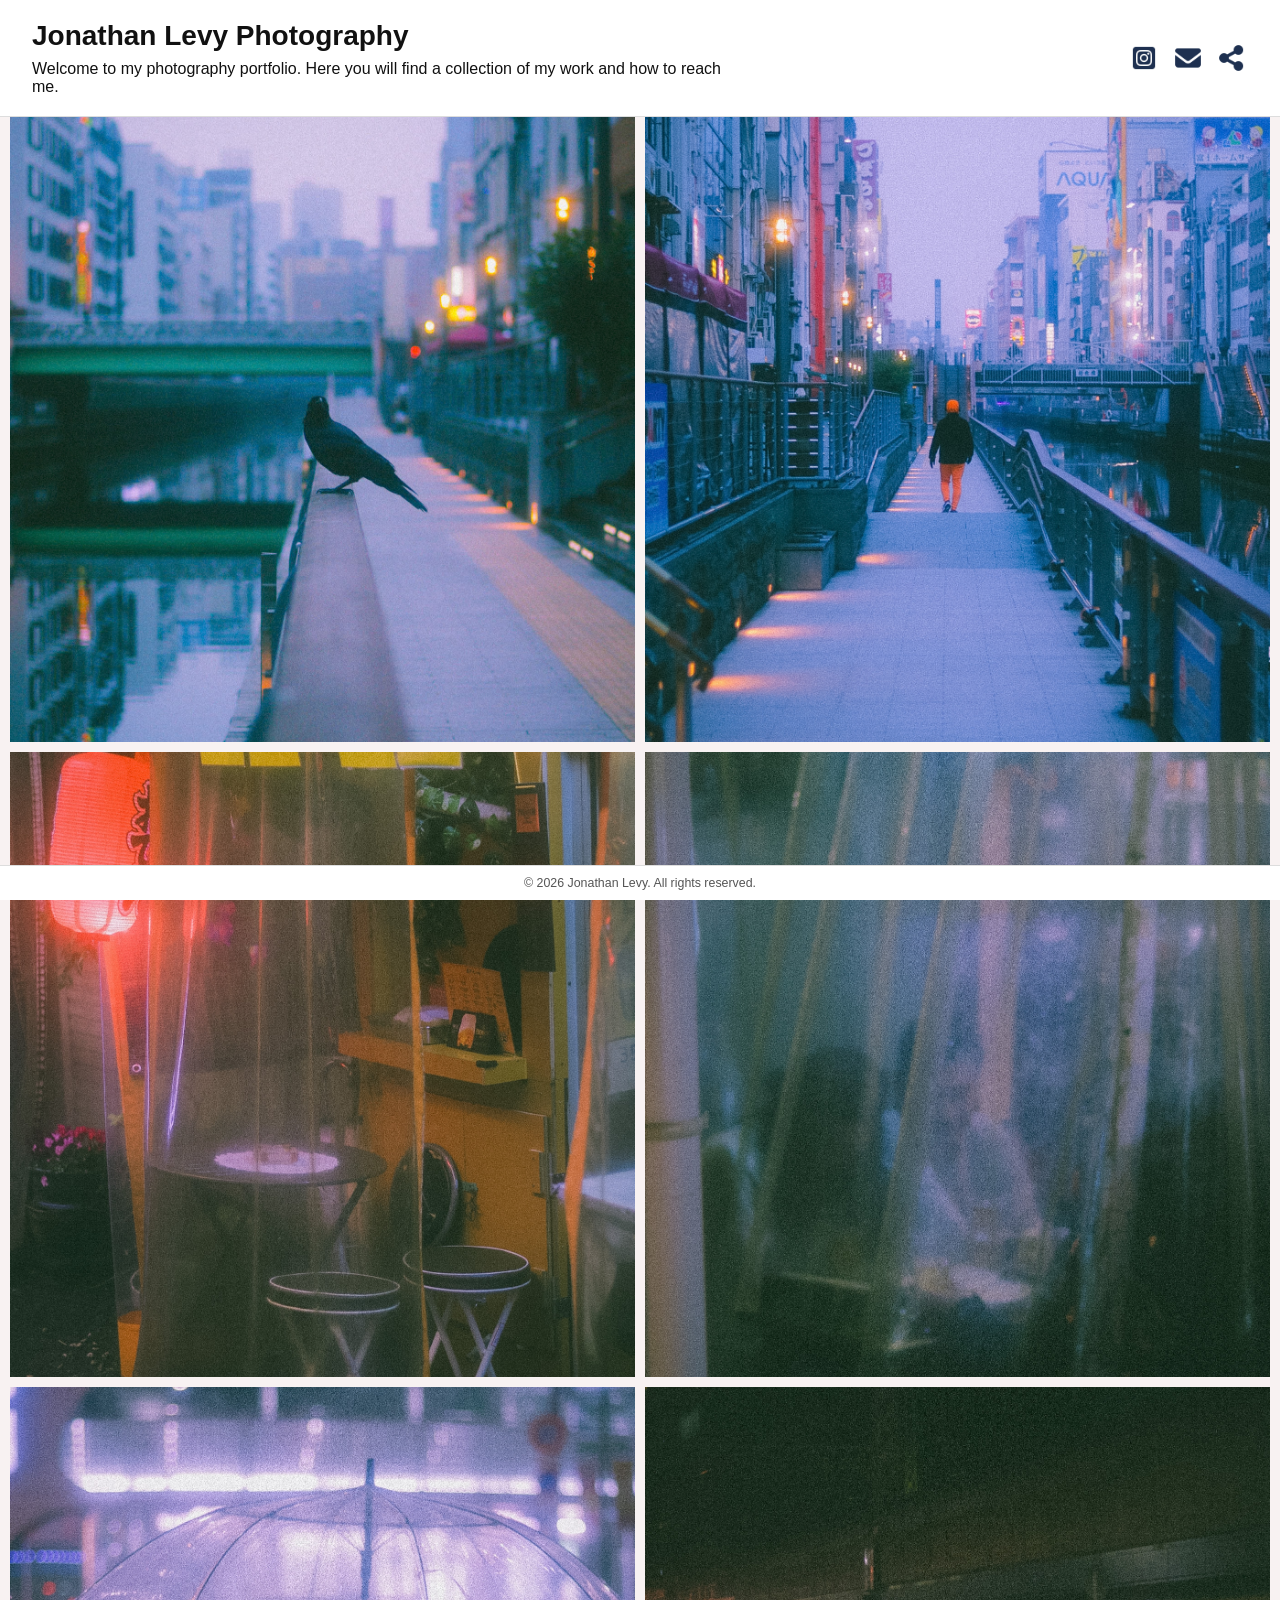
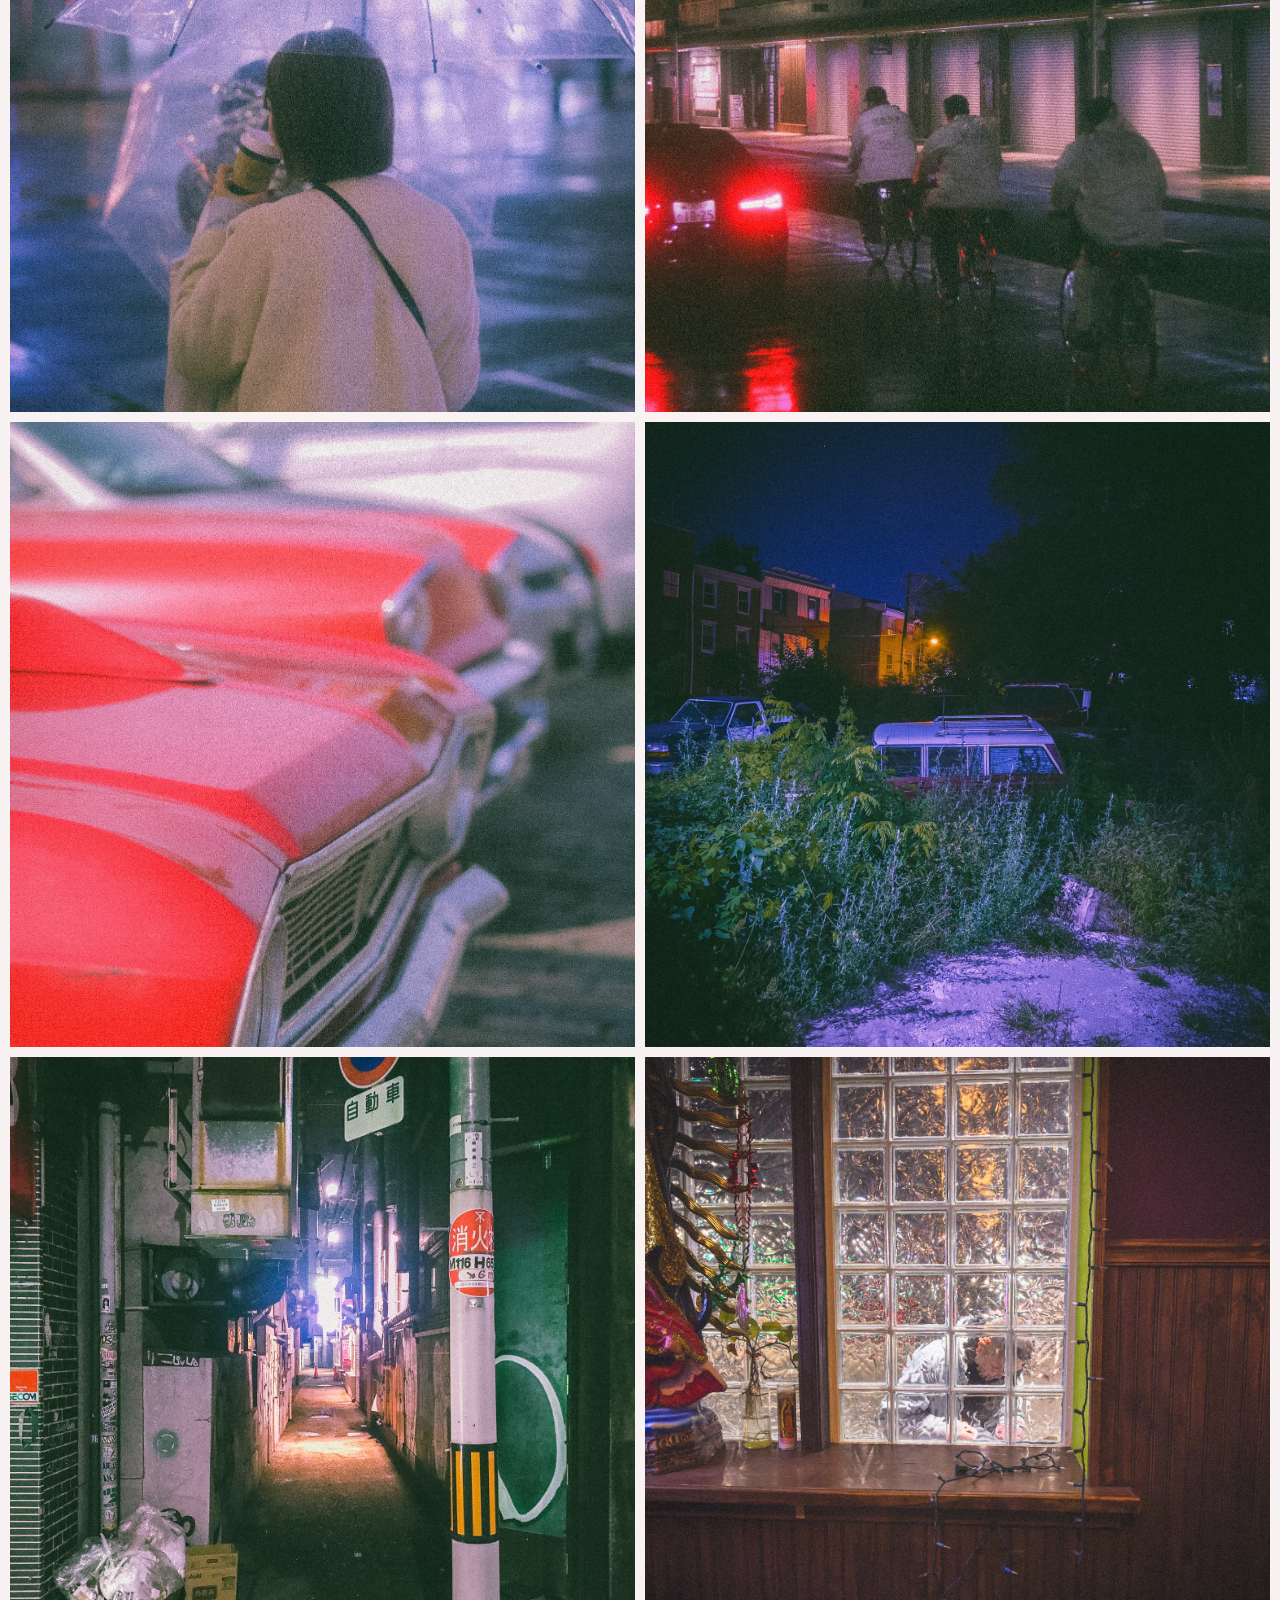
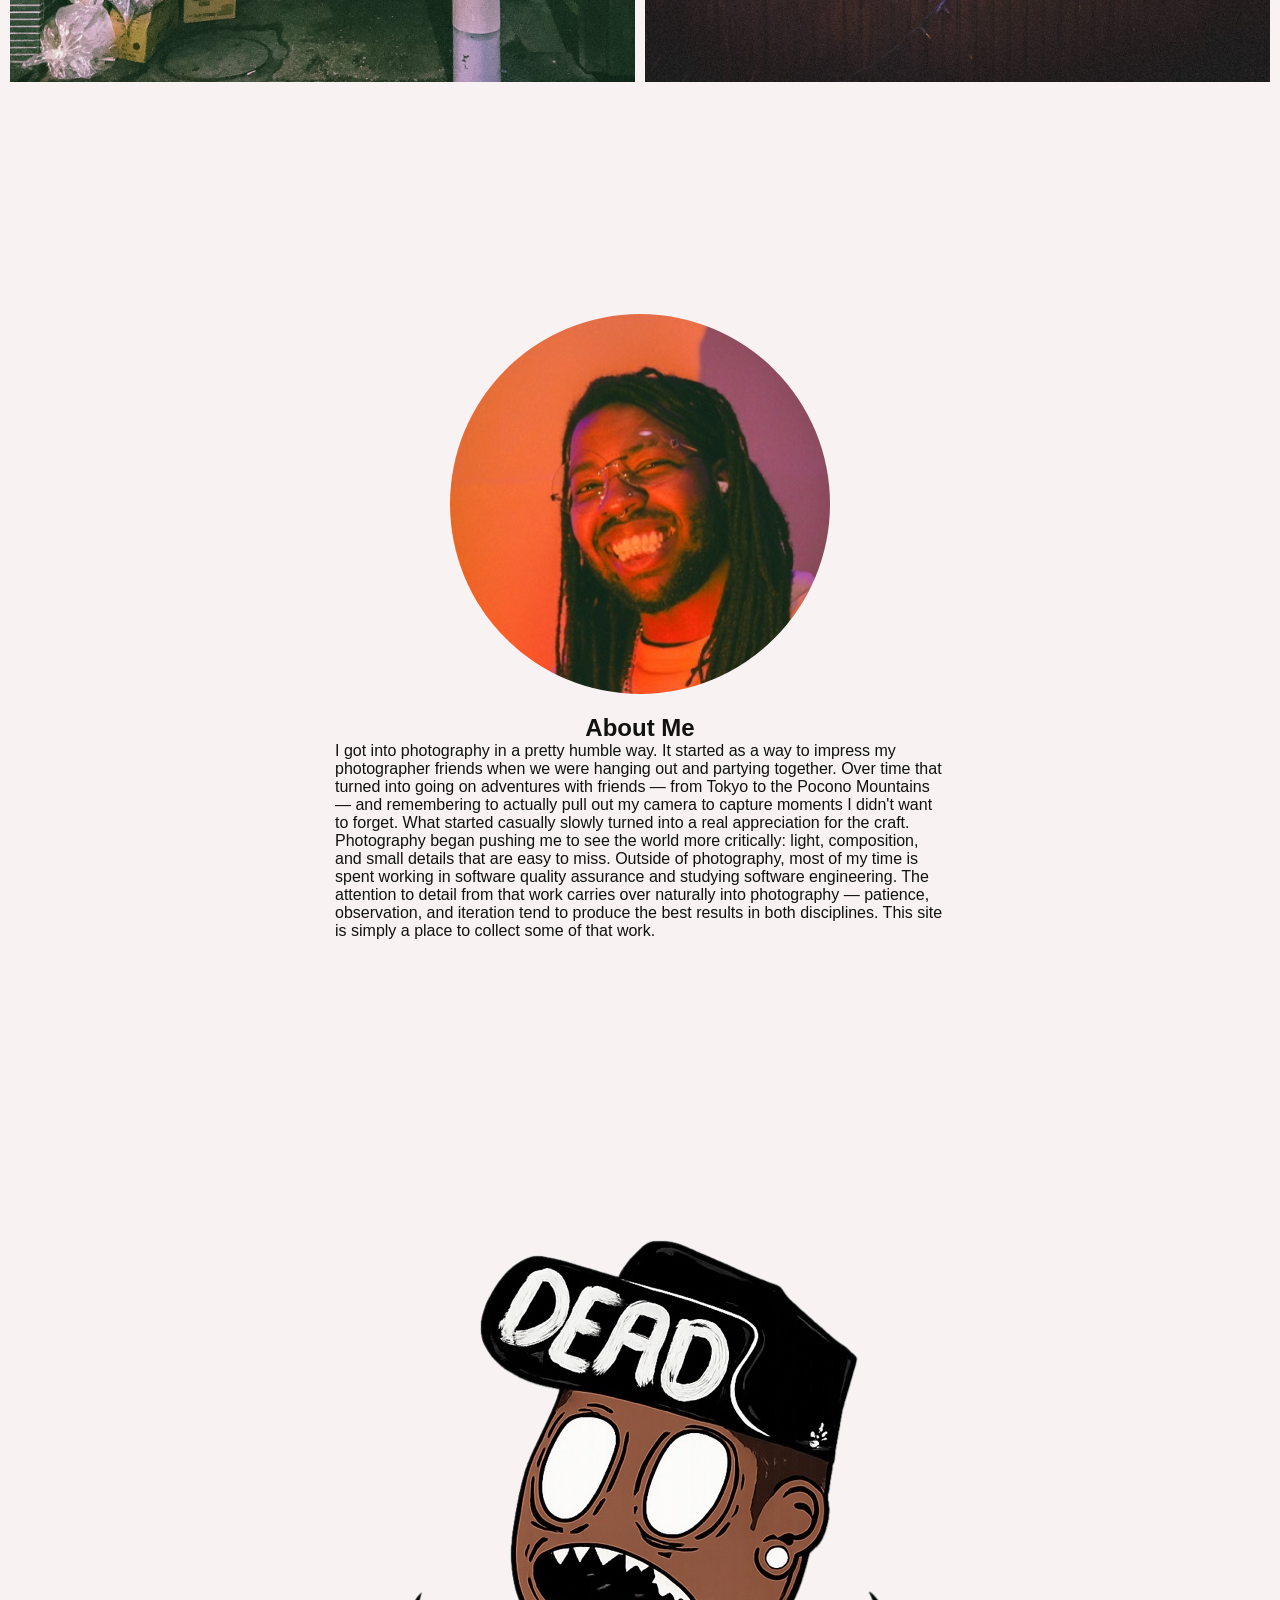
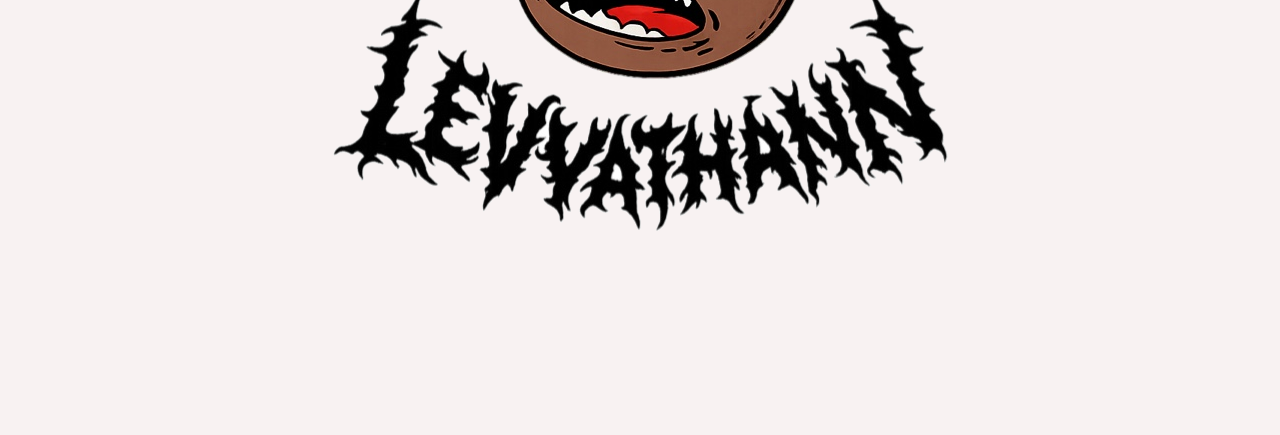
==== commit bd516595: "Update About me and Logo spacing and Animation" ====
--- a/index.html
+++ b/index.html
@@ -31,7 +31,6 @@
 
 
     <div id="gallery">
-        <h2>Gallery</h2>
 
         <div class="gallery-grid">
             <img src="images/Photos/photo1.JPG" alt="Photo 1" loading="lazy">
--- a/style.css
+++ b/style.css
@@ -28,6 +28,11 @@
     padding: 20px 32px;
     background-color: #ffffff;
     border-bottom: 1px solid #dddddd;
+    transition: box-shadow 0.25s ease;
+}
+
+header.header-scrolled {
+    box-shadow: 0 6px 20px rgba(0, 0, 0, 0.2);
 }
 
 .header-left h1 {
@@ -35,15 +40,15 @@
     font-size: 1.75rem;
 }
 
-.tagline {
-    margin: 8px 0 0;
-    max-width: 700px;
-}
-
 .header-right {
     display: flex;
     align-items: center;
     gap: 12px;
+}
+
+.tagline {
+    margin: 8px 0 0;
+    max-width: 700px;
 }
 
 .social-icon {
@@ -53,14 +58,13 @@
 }
 
 #gallery {
-    max-width: none; 
-    margin: 40px auto; 
+    margin:  auto; 
     padding:  0 10px; 
 }
 
 #about {
     max-width: 650px; 
-    margin: 40px auto; 
+    margin: 200px auto; 
     padding: 32px 20px 0; 
 }
 
@@ -94,9 +98,22 @@
     margin: 0 auto 20px;
 }
 
+#about,
+#logo {
+    opacity: 0;
+    transform: translateY(20px);
+    transition: opacity 0.6s ease, transform 0.6s ease;
+}
+
+#about.visible,
+#logo.visible {
+    opacity: 1;
+    transform: translateY(0);
+}   
+
 #logo {
     text-align: center;
-    margin: 40px 0;
+    margin: 300px auto 200px;
 }   
 
 #logo img {
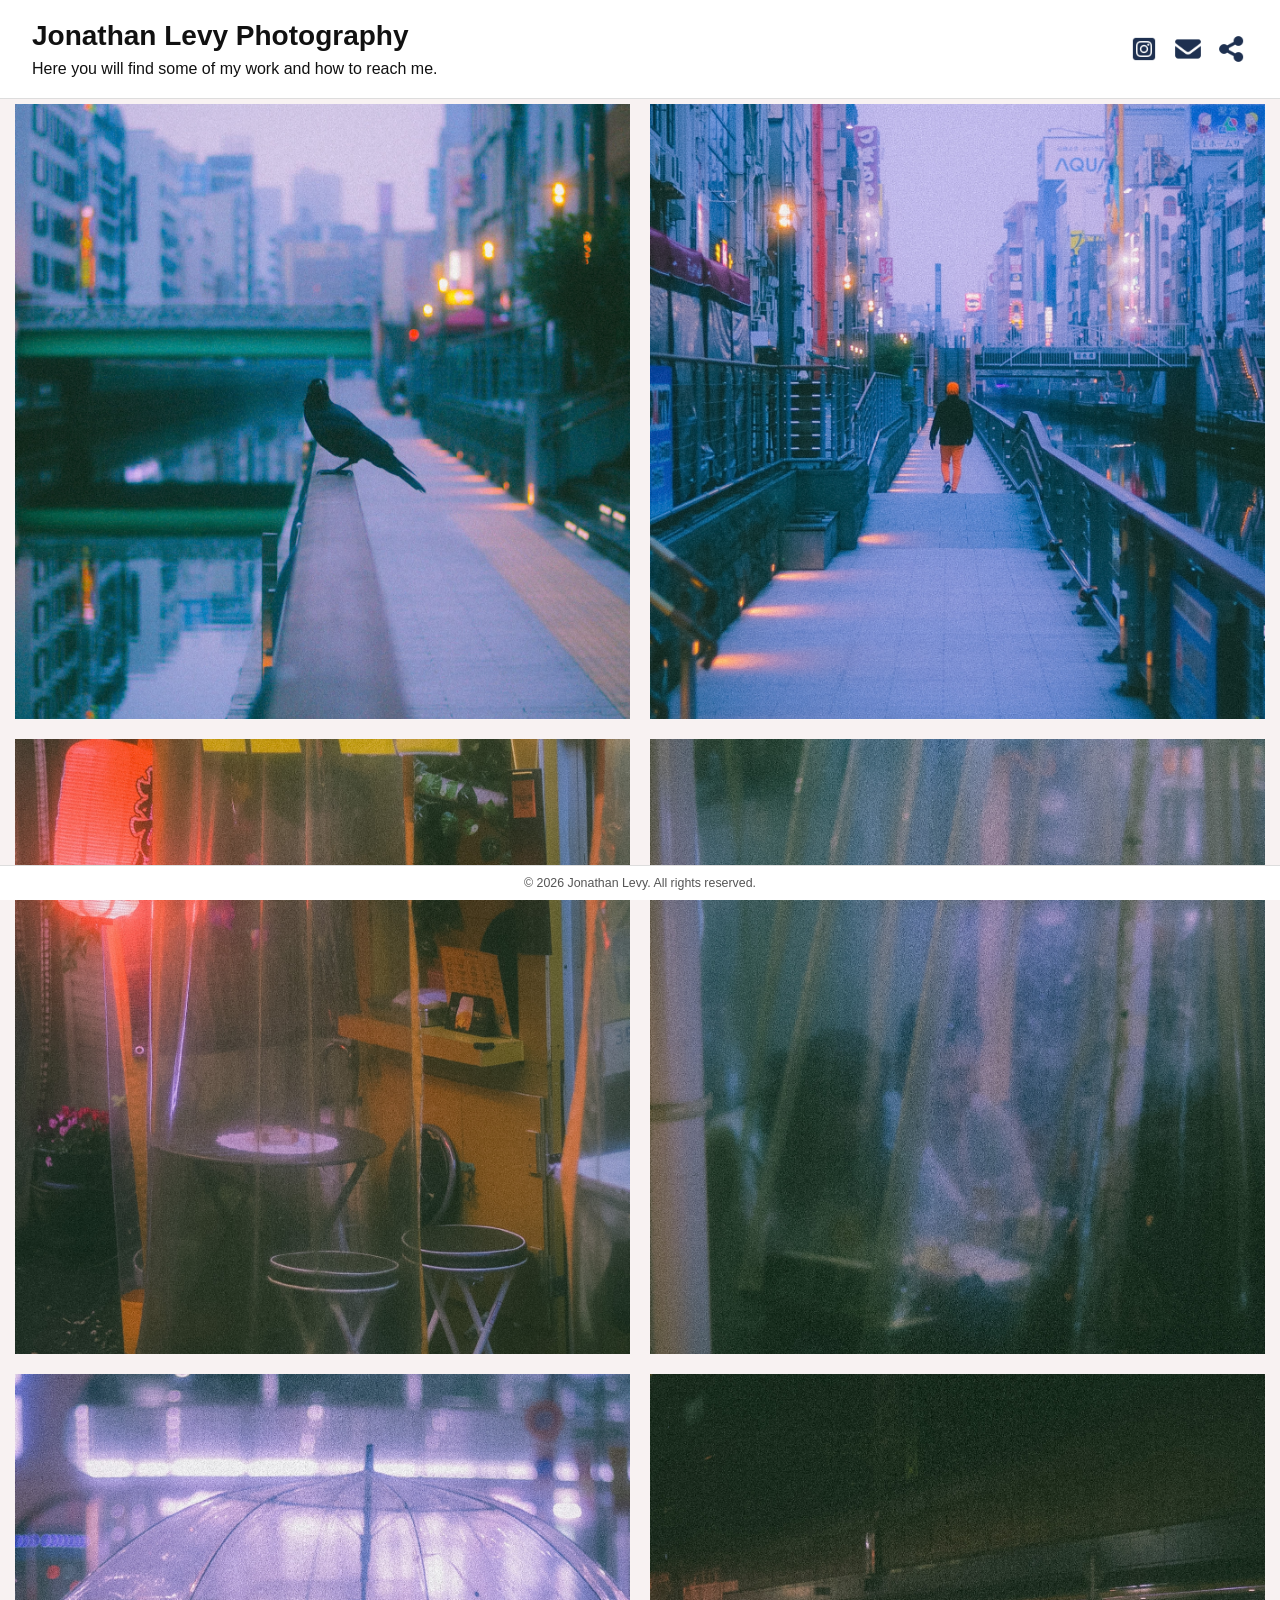
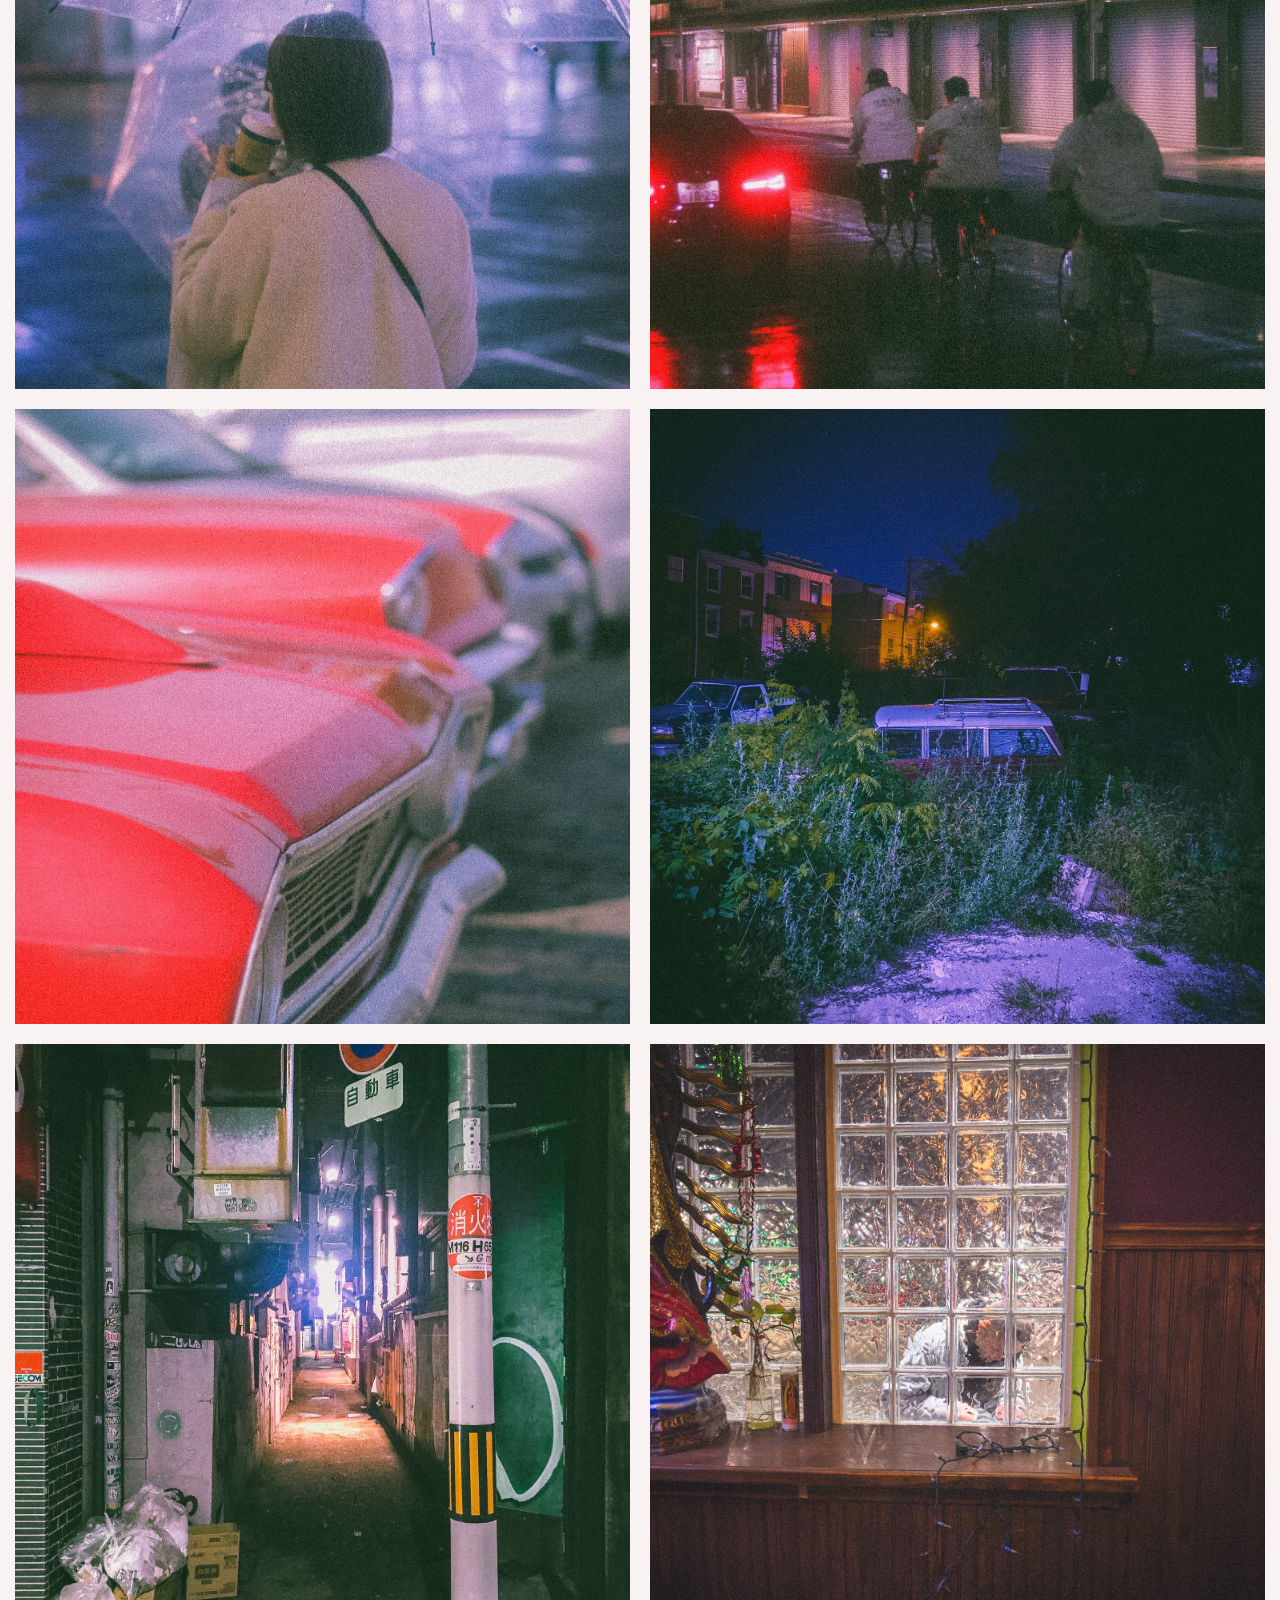
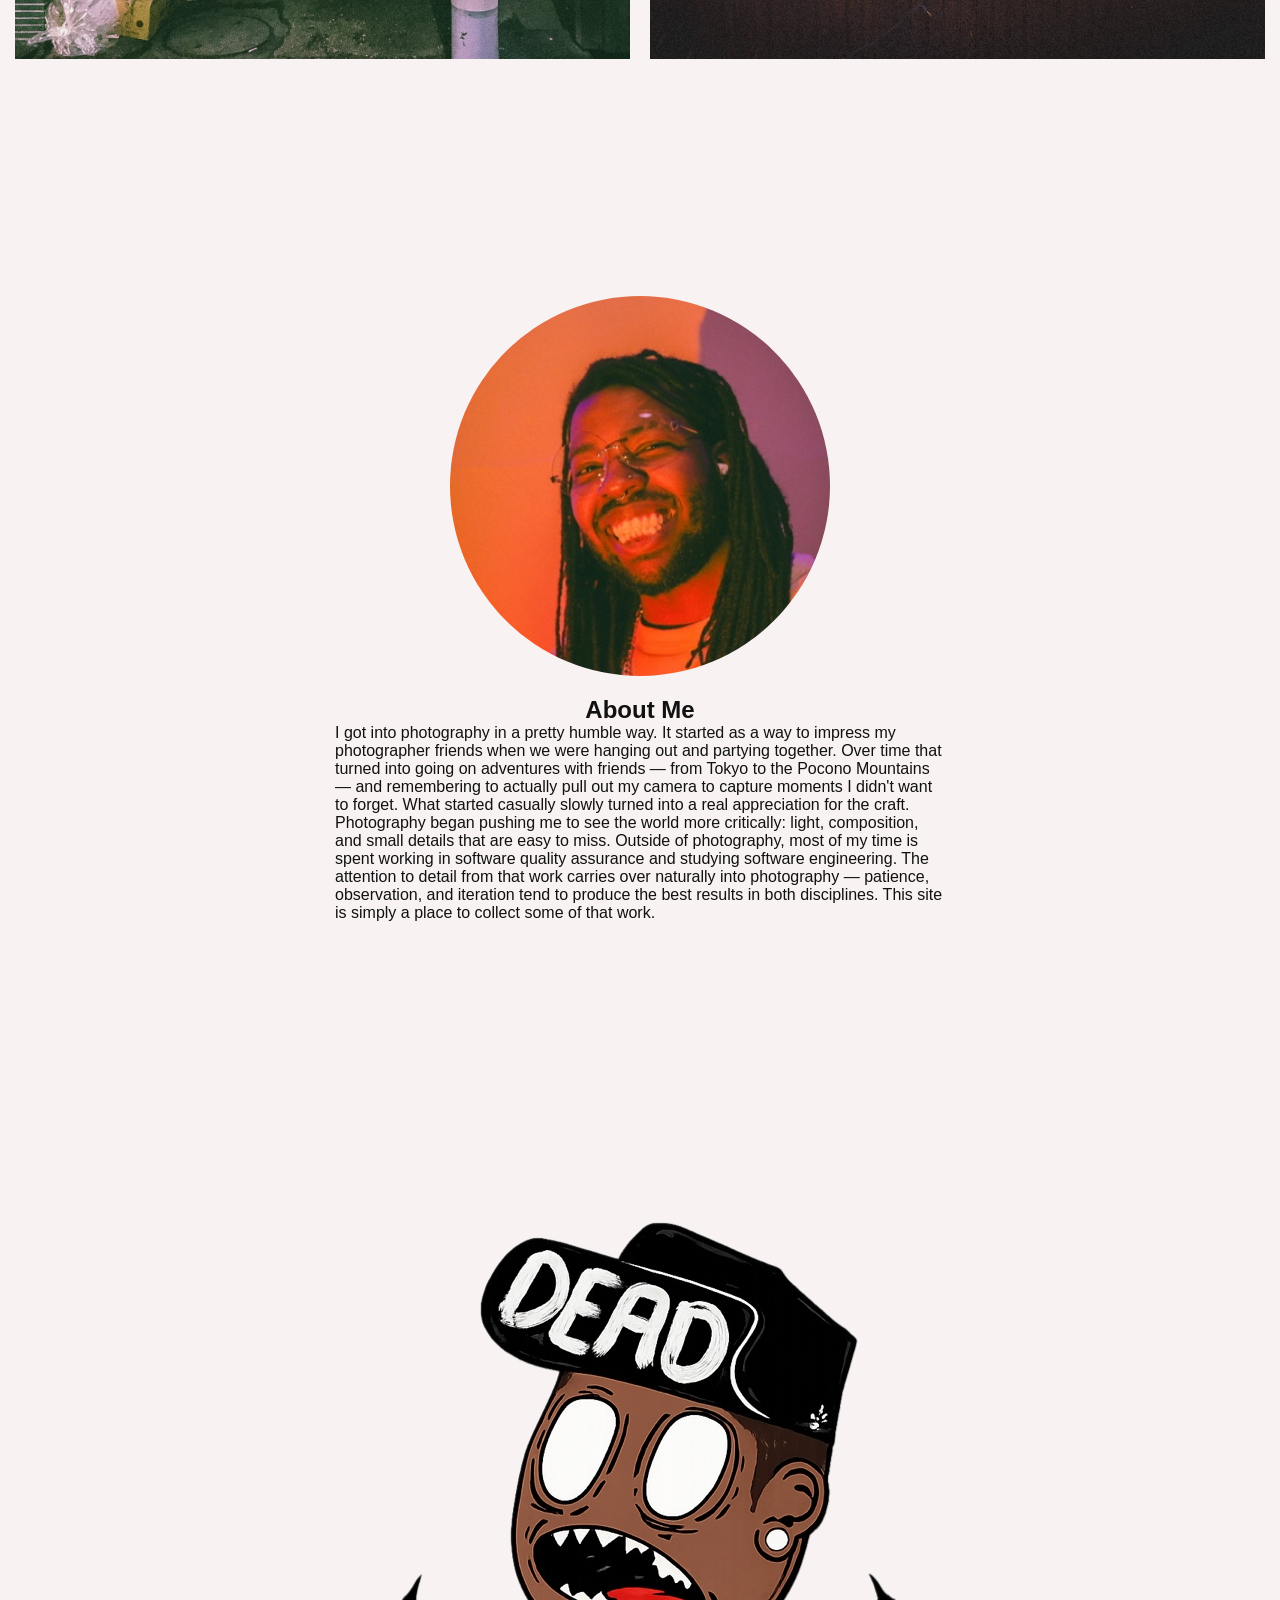
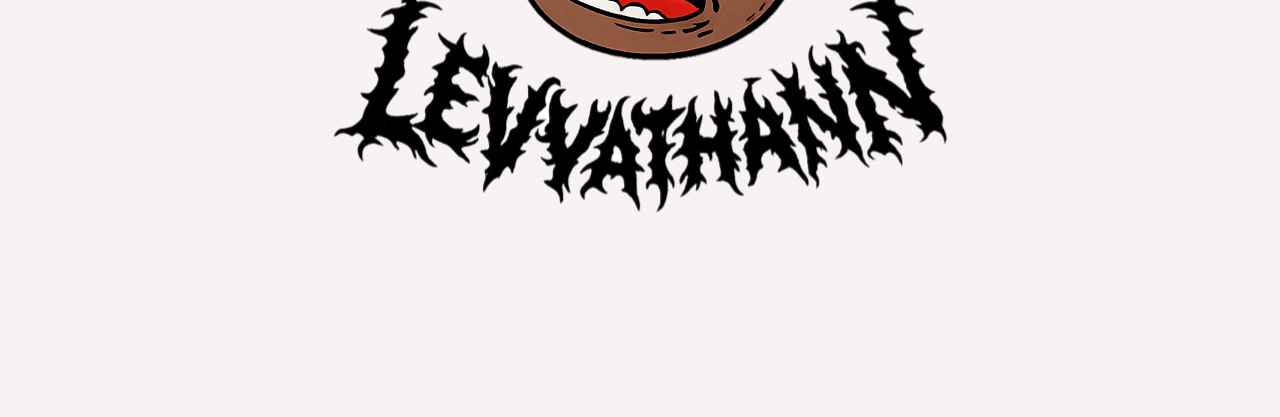
==== commit 51c8b64d: "Update Gallery Functionality" ====
--- a/index.html
+++ b/index.html
@@ -14,7 +14,7 @@
         <div class="header-left">
             <h1>Jonathan Levy Photography</h1>
             <p class="tagline">
-                Welcome to my photography portfolio. Here you will find a collection of my work and how to reach me.
+                Here you will find some of my work and how to reach me.
             </p>
         </div>
 
@@ -31,20 +31,40 @@
 
 
     <div id="gallery">
-
+        <div class="gallery-link">
         <div class="gallery-grid">
-            <img src="images/Photos/photo1.JPG" alt="Photo 1" loading="lazy">
-            <img src="images/Photos/photo2.JPG" alt="Photo 2" loading="lazy">
-            <img src="images/Photos/photo3.JPG" alt="Photo 3" loading="lazy">
-            <img src="images/Photos/photo4.JPG" alt="Photo 4" loading="lazy">
-            <img src="images/Photos/photo5.JPG" alt="Photo 5" loading="lazy">
-            <img src="images/Photos/photo6.JPG" alt="Photo 6" loading="lazy">
-            <img src="images/Photos/photo7.JPG" alt="Photo 7" loading="lazy">
-            <img src="images/Photos/photo8.JPG" alt="Photo 8" loading="lazy">
-            <img src="images/Photos/photo9.JPG" alt="Photo 9" loading="lazy">
-            <img src="images/Photos/photo10.JPG" alt="Photo 10" loading="lazy">
+            <a href="images/Photos/photo1.JPG" target="_blank" rel="noopener noreferrer">
+                <img src="images/Photos/photo1.JPG" alt="Photo 1" loading="lazy">
+            </a>
+            <a href="images/Photos/photo2.JPG" target="_blank" rel="noopener noreferrer">
+                <img src="images/Photos/photo2.JPG" alt="Photo 2" loading="lazy">
+            </a>
+            <a href="images/Photos/photo3.JPG" target="_blank" rel="noopener noreferrer">
+                <img src="images/Photos/photo3.JPG" alt="Photo 3" loading="lazy">
+            </a>
+            <a href="images/Photos/photo4.JPG" target="_blank" rel="noopener noreferrer">
+                <img src="images/Photos/photo4.JPG" alt="Photo 4" loading="lazy">
+            </a>
+            <a href="images/Photos/photo5.JPG" target="_blank" rel="noopener noreferrer">
+                <img src="images/Photos/photo5.JPG" alt="Photo 5" loading="lazy">
+            </a>
+            <a href="images/Photos/photo6.JPG" target="_blank" rel="noopener noreferrer">
+                <img src="images/Photos/photo6.JPG" alt="Photo 6" loading="lazy">
+            </a>
+            <a href="images/Photos/photo7.JPG" target="_blank" rel="noopener noreferrer">
+                <img src="images/Photos/photo7.JPG" alt="Photo 7" loading="lazy">
+            </a>
+            <a href="images/Photos/photo8.JPG" target="_blank" rel="noopener noreferrer">
+                <img src="images/Photos/photo8.JPG" alt="Photo 8" loading="lazy">
+            </a>
+            <a href="images/Photos/photo9.JPG" target="_blank" rel="noopener noreferrer">
+                <img src="images/Photos/photo9.JPG" alt="Photo 9" loading="lazy">
+            </a>
+            <a href="images/Photos/photo10.JPG" target="_blank" rel="noopener noreferrer">
+                <img src="images/Photos/photo10.JPG" alt="Photo 10" loading="lazy">
+            </a>
         </div>
-
+        </div>
     </div>
 
     <div id="about">
--- a/style.css
+++ b/style.css
@@ -74,7 +74,7 @@
     text-align: center;
 }
 
-.gallery-grid {
+.gallery-grid  {
     display: grid;
     grid-template-columns: repeat(2, minmax(0, 1fr));
     gap: 10px;
@@ -86,6 +86,26 @@
     aspect-ratio: 1 / 1;
     object-fit: cover;
     object-position: center;
+}
+
+.gallery-grid a {
+    display: block;
+    text-decoration: none;
+    line-height: 0;
+}
+
+.gallery-grid a img {
+    border: 5px solid transparent;
+    transition: transform 0.2s ease, border-color 0.2s ease, filter 0.2s ease;
+}
+
+.gallery-grid a:hover img {
+    border-color: #111111;
+    transform: scale(1.08);
+}
+
+.gallery-grid a:active img {
+    filter: grayscale(100%);
 }
 
 .profile-pic {
@@ -102,7 +122,7 @@
 #logo {
     opacity: 0;
     transform: translateY(20px);
-    transition: opacity 0.6s ease, transform 0.6s ease;
+    transition: opacity 1.2s ease, transform 1.2s ease;
 }
 
 #about.visible,
